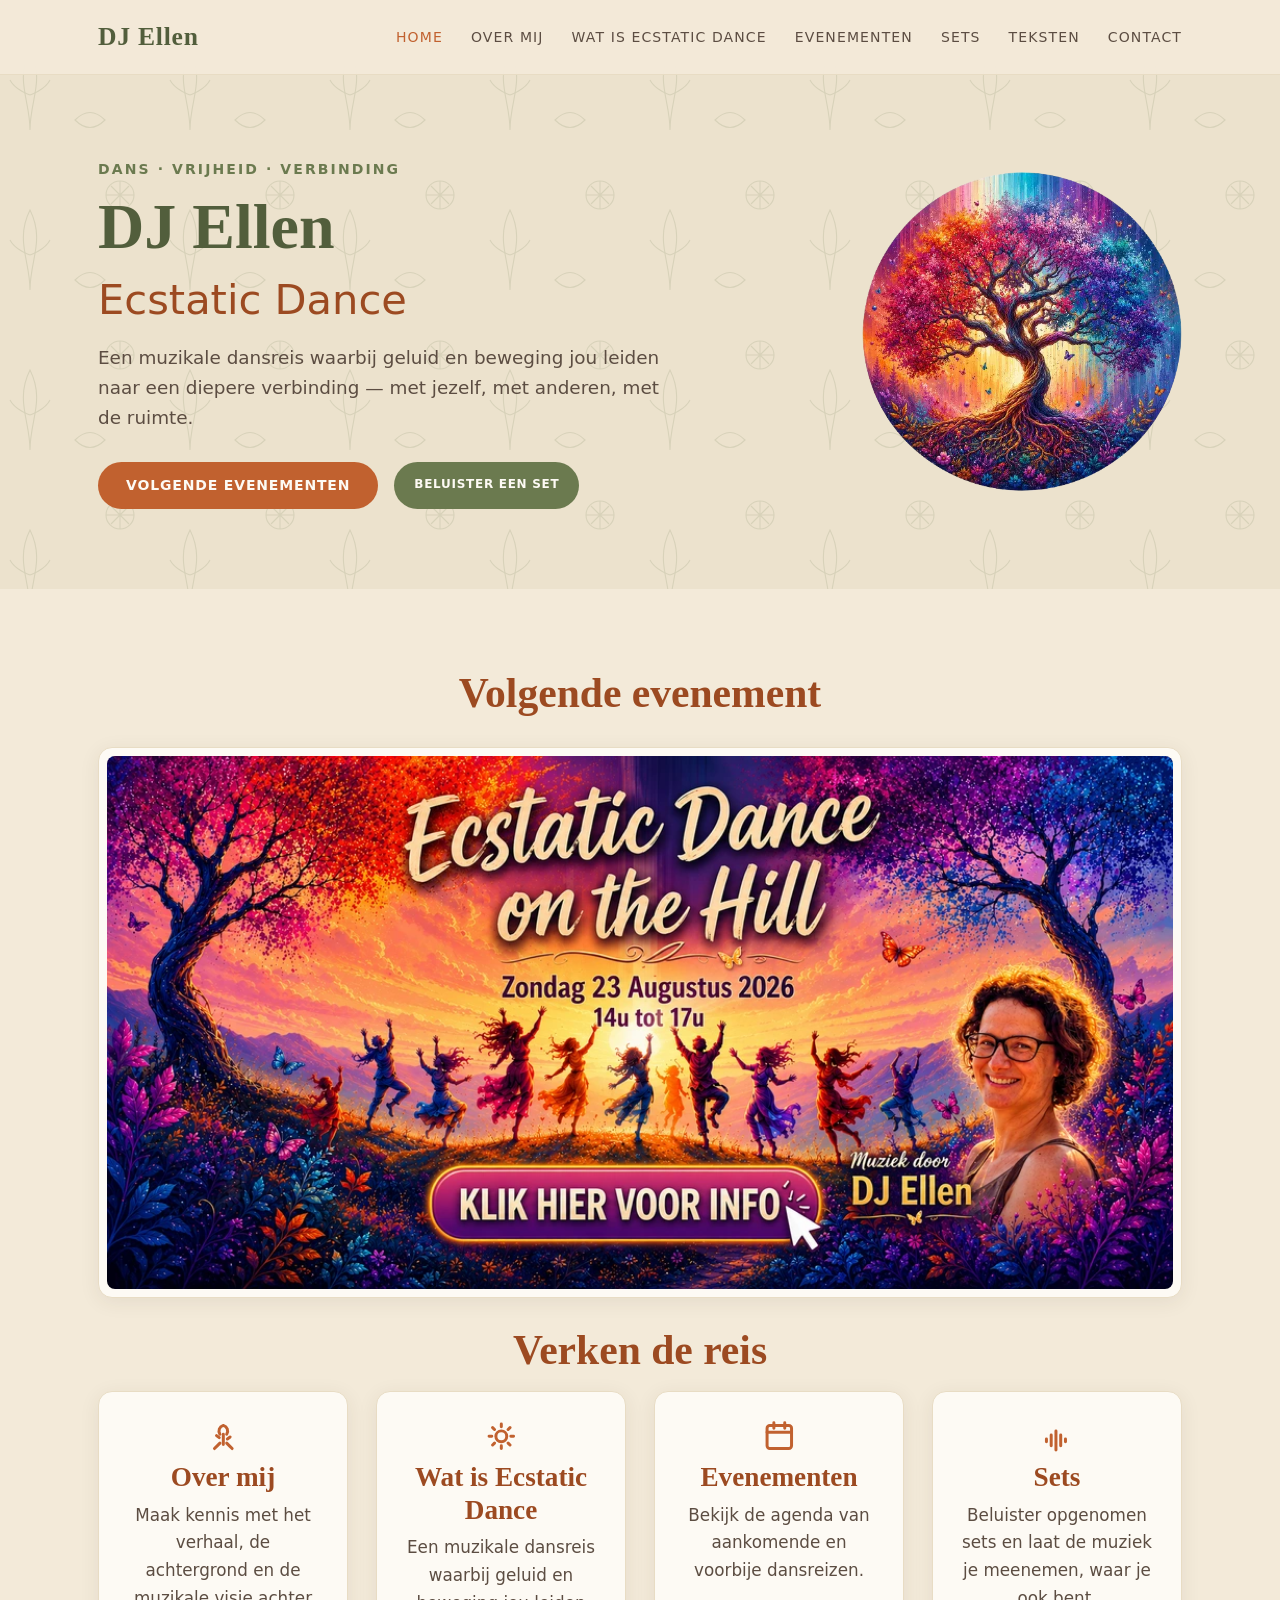
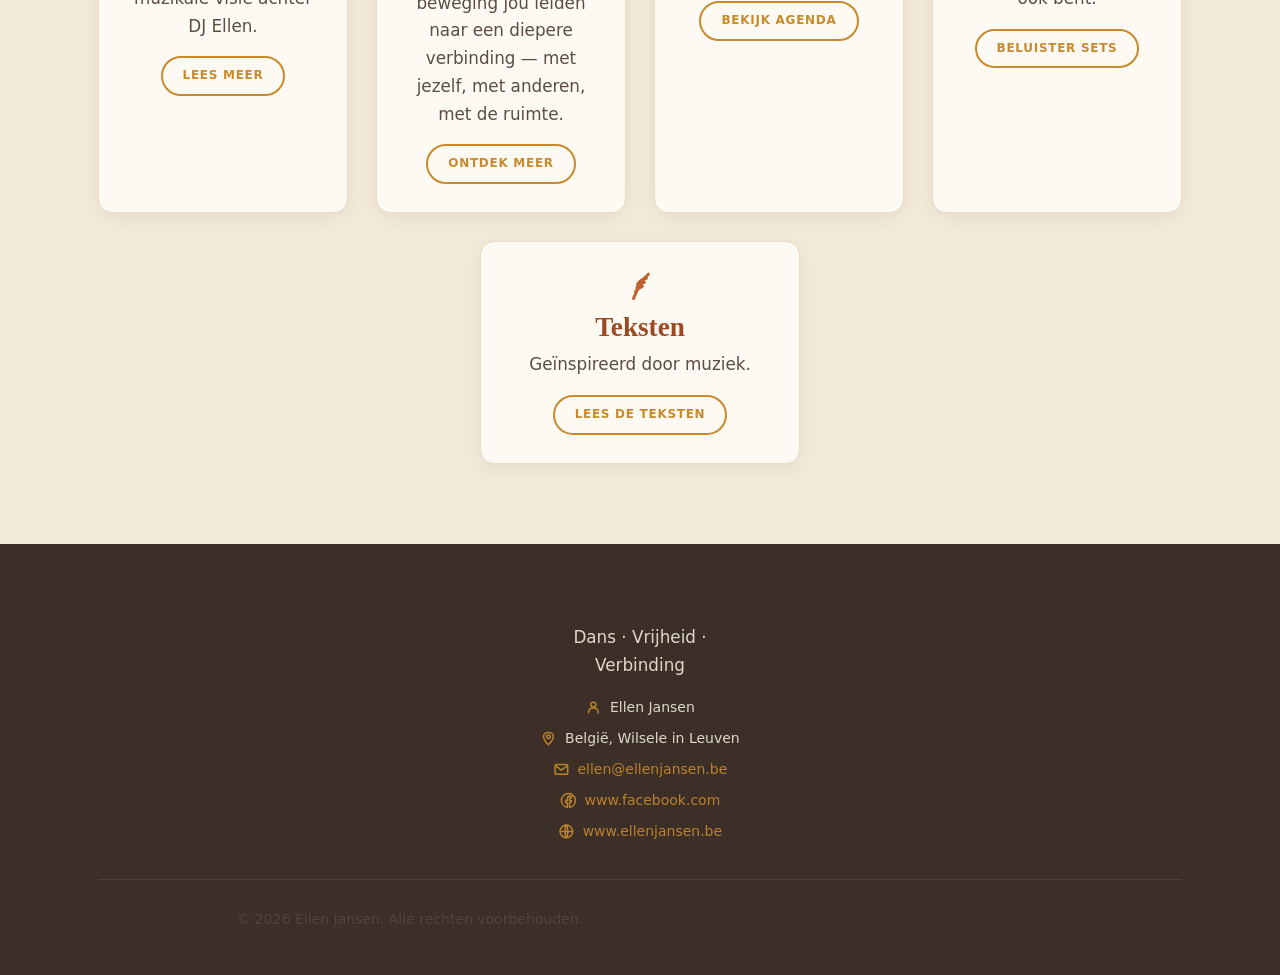
==== index.html @ 9b2391ca "laatste" ====
<!DOCTYPE html>
<html lang="nl">
<head>
  <meta charset="UTF-8">
  <meta name="viewport" content="width=device-width, initial-scale=1.0">
  <title>DJ Ellen — Ecstatic Dance</title>
  <meta name="description" content="DJ Ellen — een muzikale dansreis waarbij geluid en beweging je leiden naar een diepere verbinding met jezelf, anderen en de ruimte.">
  <link rel="stylesheet" href="style.css">
</head>
<body>

  <!-- ============================== HEADER ============================== -->
  <header class="site-header">
    <nav class="navbar container">
      <a href="index.html" class="navbar__logo">DJ Ellen</a>

      <button class="navbar__toggle" aria-label="Menu openen" aria-expanded="false" aria-controls="hoofdmenu">
        <span></span>
        <span></span>
        <span></span>
      </button>

      <ul class="navbar__links" id="hoofdmenu">
        <li><a href="index.html" class="is-active">Home</a></li>
        <li><a href="over-mij.html">Over mij</a></li>
        <li><a href="wat-is-ecstatic-dance.html">Wat is Ecstatic Dance</a></li>
        <li><a href="evenementen.html">Evenementen</a></li>
        <li><a href="sets.html">Sets</a></li>
        <li><a href="teksten.html">Teksten</a></li>
        <li><a href="contact.html">Contact</a></li>
      </ul>
    </nav>
  </header>

  <main class="site-main"> 

    <!-- ============================== HERO ============================== -->
    <section class="hero container">
      <div class="hero__text">
        <p class="eyebrow">Dans · Vrijheid · Verbinding</p>
        <h1>DJ Ellen</h1>
        <p class="hero__title">Ecstatic Dance</p>
        <p class="hero__intro">
          Een muzikale dansreis waarbij geluid en beweging jou leiden naar een
          diepere verbinding — met jezelf, met anderen, met de ruimte.
        </p>
        <div class="flex-row">
          <a href="evenementen.html" class="btn btn--primary">Volgende evenementen</a>
          <a href="sets.html" class="btn btn--listen btn--small">Beluister een set</a>
        </div>
      </div>

      <div class="hero__visual">
        <img src="images/levensboom.webp" alt="Levensboom" class="hero__visual img">
      </div>
    </section>

    <!-- ============================== SAMENVATTINGEN ============================== -->
    <section class="section section--zand">
      <div class="container">

        <h2 class="section__heading">Volgende evenement</h2>
        <a href="event-detail.html">
          <div class="photo-frame photo-frame--poster mt-md">
            <img src="images/banner.webp" alt="Affiche — klik voor meer info">
          </div>
        </a>
        <br>

        <h2 class="section__heading">Verken de reis</h2>
        <div class="grid grid--auto">

          <article class="card text-center">
            <h3 class="card__title">
              <svg class="icon-inline" viewBox="0 0 24 24" xmlns="http://www.w3.org/2000/svg" aria-hidden="true">
                <path d="M12 4 C9 5, 8 8, 9.5 10.5 M12 4 C15 5, 16 8, 14.5 10.5 M12 10.5 L12 18 M9 13 L7 11.5 M15 14 L17 12.5 M9.5 17 C8 18.5, 7 19.5, 5.5 21 M14.5 17 C16 18.5, 17 19.5, 18.5 21"/>
              </svg>
              Over mij
            </h3>
            <p>Maak kennis met het verhaal, de achtergrond en de muzikale visie achter DJ Ellen.</p>
            <a href="over-mij.html" class="btn btn--secondary btn--small">Lees meer</a>
          </article>

          <article class="card text-center">
            <h3 class="card__title">
              <svg class="icon-inline" viewBox="0 0 24 24" xmlns="http://www.w3.org/2000/svg" aria-hidden="true">
                <circle cx="12" cy="12" r="4"/>
                <path d="M12 3 L12 5 M12 19 L12 21 M3 12 L5 12 M19 12 L21 12 M5.6 5.6 L7 7 M17 17 L18.4 18.4 M18.4 5.6 L17 7 M7 17 L5.6 18.4"/>
              </svg>
              Wat is Ecstatic Dance
            </h3>
            <p>Een muzikale dansreis waarbij geluid en beweging jou leiden naar een diepere verbinding — met jezelf, met anderen, met de ruimte.</p>
            <a href="wat-is-ecstatic-dance.html" class="btn btn--secondary btn--small">Ontdek meer</a>
          </article>

          <article class="card text-center">
            <h3 class="card__title">
              <svg class="icon-inline" viewBox="0 0 24 24" xmlns="http://www.w3.org/2000/svg" aria-hidden="true">
                <rect x="3" y="4" width="18" height="17" rx="2"/>
                <path d="M3 9 L21 9 M8 2 L8 6 M16 2 L16 6"/>
              </svg>
              Evenementen
            </h3>
            <p>Bekijk de agenda van aankomende en voorbije dansreizen.</p>
            <a href="evenementen.html" class="btn btn--secondary btn--small">Bekijk agenda</a>
          </article>

          <article class="card text-center">
            <h3 class="card__title">
              <svg class="icon-inline" viewBox="0 0 24 24" xmlns="http://www.w3.org/2000/svg" aria-hidden="true">
                <path d="M4 14 L4 16 M7.5 11 L7.5 19 M11 8 L11 22 M14.5 11 L14.5 19 M18 14 L18 16"/>
              </svg>
              Sets
            </h3>
            <p>Beluister opgenomen sets en laat de muziek je meenemen, waar je ook bent.</p>
            <a href="sets.html" class="btn btn--secondary btn--small">Beluister sets</a>
          </article>

          <article class="card text-center">
            <h3 class="card__title">
              <svg class="icon-inline" viewBox="0 0 24 24" xmlns="http://www.w3.org/2000/svg" aria-hidden="true">
                <path d="M18 3 C13 7, 10 13, 7 21"/>
                <path d="M16.5 6 C13.5 6.5, 11.5 8, 10 10.5 M15 9 C12.5 9.7, 10.7 11, 9.5 13 M13.5 12 C11.2 12.8, 9.5 14.2, 8.5 16"/>
              </svg>
              Teksten
            </h3>
            <p>Geïnspireerd door muziek.</p>
            <a href="teksten.html" class="btn btn--secondary btn--small">Lees de teksten</a>
          </article>

        </div>
      </div>
    </section>

  </main>

  <!-- ============================== FOOTER ============================== -->
  <footer class="site-footer" id="site-footer"></footer>

  <script src="script.js" defer></script>

</body>
</html>
---- style.css ----
/* ==========================================================================
   DJ ELLEN — UNIVERSEEL STYLESHEET
   Ecstatic Dance / aards & warm design system
   Geen externe libraries — pure CSS, Flexbox & Grid
   ========================================================================== */


/* --------------------------------------------------------------------------
   1. DESIGN TOKENS (CSS Variabelen)
   Centraal kleurenpalet, typografie en spacing-schaal.
   Wijzig hier en de hele site past zich aan.
   -------------------------------------------------------------------------- */
:root {
  /* Kleuren — aards en warm */
  --color-terra: #c1612f;        /* terracotta — primaire accentkleur (knoppen, links) */
  --color-terra-dark: #9c4a21;   /* donkerder terra — hover states */
  --color-oker: #c98a2c;         /* oker — secundair accent */
  --color-mos: #6b7a4f;          /* mosgroen — tertiair accent, natuurlijke details */
  --color-mos-dark: #525e3c;     /* donker mosgroen — hover op groene elementen */

  --color-text: #3b2f28;         /* diep warm bruin — hoofdtekstkleur */
  --color-text-zacht: #5c4d42;   /* zachtere tekst voor subteksten */
  --color-zand: #f3ead9;         /* zachte zandkleur — paginacontainer-achtergronden */
  --color-zand-donker: #e8dcc4;  /* iets donkerder zand — randen, scheidingen */
  --color-wit-warm: #fdfaf4;     /* warm bijna-wit — kaarten, lichte vlakken */

  --color-body-bg: #ece2cd;      /* basis achtergrondkleur van de pagina (onder patroon) */

  /* Typografie */
  --font-heading: 'Cormorant Garamond', Georgia, 'Times New Roman', serif;
  --font-body: 'Jost', 'Segoe UI', system-ui, sans-serif;

  --fs-h1: clamp(2.4rem, 5vw, 4rem);
  --fs-h2: clamp(1.8rem, 3.5vw, 2.6rem);
  --fs-h3: clamp(1.3rem, 2.2vw, 1.7rem);
  --fs-h4: clamp(1.8rem, 3.5vw, 2.6rem);
  --fs-body: 1.05rem;
  --fs-small: 0.875rem;

  /* Spacing-schaal (consistente witruimte) */
  --space-xs: 0.5rem;
  --space-sm: 1rem;
  --space-md: 1.75rem;
  --space-lg: 3rem;
  --space-xl: 5rem;

  /* Overige */
  --radius: 14px;
  --radius-sm: 8px;
  --shadow-zacht: 0 4px 20px rgba(59, 47, 40, 0.08);
  --shadow-hover: 0 8px 28px rgba(59, 47, 40, 0.14);
  --max-width: 1140px;
  --transition: 0.25s ease;
}


/* --------------------------------------------------------------------------
   2. RESET & BASISINSTELLINGEN
   Minimale, moderne reset zonder externe dependencies.
   -------------------------------------------------------------------------- */
*,
*::before,
*::after {
  box-sizing: border-box;
  margin: 0;
  padding: 0;
}

html {
  scroll-behavior: smooth;
  -webkit-text-size-adjust: 100%;
}

body {
  font-family: var(--font-body);
  font-size: var(--fs-body);
  color: var(--color-text);
  line-height: 1.65;
  background-color: var(--color-body-bg);
  min-height: 100vh;
  overflow-x: hidden;
}

img, svg {
  max-width: 100%;
  display: block;
}

a {
  color: var(--color-terra);
  text-decoration: none;
  transition: color var(--transition);
}

a:hover {
  color: var(--color-terra-dark);
}

ul, ol {
  list-style: none;
}

button {
  font-family: inherit;
  cursor: pointer;
  border: none;
  background: none;
}

/* Toegankelijkheid: duidelijke focus-indicator op alle interactieve elementen */
a:focus-visible,
button:focus-visible,
input:focus-visible,
textarea:focus-visible {
  outline: 3px solid var(--color-oker);
  outline-offset: 3px;
  border-radius: var(--radius-sm);
}

/* Respecteer voorkeur voor minder beweging */
@media (prefers-reduced-motion: reduce) {
  *, *::before, *::after {
    animation-duration: 0.01ms !important;
    animation-iteration-count: 1 !important;
    transition-duration: 0.01ms !important;
    scroll-behavior: auto !important;
  }
}


/* --------------------------------------------------------------------------
   3. ACHTERGRONDPATROON (BODY)
   Subtiel, herhalend SVG-patroon met gestileerde bladmotieven.
   Vast op de achtergrond (fixed) zodat het niet meebeweegt met scroll-content,
   en met een laag zandkleur erboven voor leesbaarheid.
   -------------------------------------------------------------------------- */
body {
  background-color: var(--color-body-bg);
  background-image:
    url("data:image/svg+xml,%3Csvg xmlns='http://www.w3.org/2000/svg' width='160' height='160' viewBox='0 0 160 160'%3E%3Cg fill='none' stroke='%236b7a4f' stroke-width='1.1' opacity='0.16'%3E%3Cpath d='M30 130 C30 100 45 80 30 50 C15 80 30 100 30 130 Z'/%3E%3Cpath d='M30 95 C30 95 45 90 50 80'/%3E%3Cpath d='M30 95 C30 95 15 90 10 80'/%3E%3Ccircle cx='120' cy='35' r='14'/%3E%3Cpath d='M120 21 L120 49 M106 35 L134 35 M111 26 L129 44 M111 44 L129 26'/%3E%3Cpath d='M75 120 Q90 105 105 120 Q90 135 75 120 Z'/%3E%3C/g%3E%3C/svg%3E");
  background-repeat: repeat;
  background-size: 160px 160px;
  background-attachment: fixed;
}


/* --------------------------------------------------------------------------
   4. LAYOUT — ALGEMENE STRUCTUUR
   Container, header/nav, main, footer.
   -------------------------------------------------------------------------- */
.container {
  width: 100%;
  max-width: var(--max-width);
  margin-inline: auto;
  padding-inline: var(--space-md);
}

/* --- Header & navigatie --- */
.site-header {
  position: sticky;
  top: 0;
  z-index: 100;
  background-color: rgba(243, 234, 217, 0.92);
  backdrop-filter: blur(10px);
  border-bottom: 1px solid var(--color-zand-donker);
}

.navbar {
  position: relative;
  display: flex;
  align-items: center;
  justify-content: space-between;
  padding-block: var(--space-sm);
}

.navbar__logo {
  font-family: var(--font-heading);
  font-size: 1.6rem;
  font-weight: 600;
  color: var(--color-mos-dark);
  letter-spacing: 0.03em;
}

.navbar__links {
  display: flex;
  align-items: center;
  gap: var(--space-md);
}

.navbar__links a {
  color: var(--color-text-zacht);
  font-size: var(--fs-small);
  text-transform: uppercase;
  letter-spacing: 0.08em;
  font-weight: 500;
}

.navbar__links a:hover,
.navbar__links a.is-active {
  color: var(--color-terra);
}

/* Hamburger-knop (mobiel) — puur CSS, geen JS-library nodig */
.navbar__toggle {
  display: none;
  flex-direction: column;
  gap: 5px;
  z-index: 110;
}

.navbar__toggle span {
  width: 26px;
  height: 2px;
  background-color: var(--color-terra);
  border-radius: 2px;
  transition: transform var(--transition), opacity var(--transition);
}

/* --- Main content area --- */
.site-main {
  display: block;
  width: 100%;
}

.section {
  padding-block: var(--space-xl);
}

.section--zand {
  background-color: var(--color-zand);
}

.section__heading {
  font-family: var(--font-heading);
  font-size: var(--fs-h2);
  color: var(--color-terra-dark);
  text-align: center;
  margin-bottom: var(--space-sm);
}

.section__intro {
  max-width: 640px;
  margin: 0 auto var(--space-lg);
  text-align: center;
  color: var(--color-text-zacht);
}

/* --- Footer --- */
.site-footer {
  background-color: var(--color-text);
  color: var(--color-zand);
  padding-block: var(--space-lg) var(--space-md);
  text-align: center;
}

.site-footer a {
  color: var(--color-oker);
}

.site-footer a:hover {
  color: var(--color-wit-warm);
}

.footer__grid {
  display: grid;
  grid-template-columns: repeat(auto-fit, minmax(200px, 1fr));
  gap: var(--space-md);
  margin-bottom: var(--space-md);
}

/* Tagline in de footer: lichte, warme zandkleur i.p.v. de te donkere
   standaard tekstkleur, voor voldoende contrast op de donkere achtergrond */
.footer__tagline {
  color: var(--color-zand);
  opacity: 0.9;
  font-size: 1.05rem;
  text-align: center;
  max-width: 220px;
  margin-inline: auto;
}

/* Kleinere navigatielinks in de footer */
.footer__nav-links a {
  font-size: var(--fs-small);
}

.footer__nav-links li {
  margin-bottom: 0.4rem;
}

/* Contactgegevens met klein icoontje per regel */
.footer__contact {
  margin-top: var(--space-sm);
}

.footer__contact li {
  display: flex;
  align-items: center;
  justify-content: center;
  gap: 0.5rem;
  margin-bottom: 0.5rem;
  font-size: var(--fs-small);
  color: var(--color-zand);
  opacity: 0.9;
}

.footer__contact .icon-inline {
  stroke: var(--color-oker);
  margin-right: 0;
  flex-shrink: 0;
}

.footer__bottom {
  text-align: center;
  font-size: var(--fs-small);
  opacity: 0.7;
  padding-top: var(--space-md);
  border-top: 1px solid rgba(243, 234, 217, 0.15);
}


/* --- Hero-sectie (intro boven aan een pagina, met begeleidende illustratie) --- */
.hero {
  display: flex;
  align-items: center;
  gap: var(--space-xl);
  padding-block: var(--space-xl); 
}

.hero__text {
  flex: 1 1 420px;
}

.hero__title {
  font-size: var(--fs-h4);
  color: var(--color-terra-dark);
  margin-bottom: var(--space-xs);
  position: relative;
}

.hero__intro {
  font-size: 1.15rem;
  max-width: 50ch;
  margin-bottom: var(--space-md);
}

.hero__visual {
  flex: 1 1 280px;
  max-width: 320px;
}

.hero__visual svg {
  width: 100%;
  height: auto;
}

.hero__visual img {
  width: 100%;
  height: auto;
  border-radius: 50%;
}

@media (max-width: 768px) {
  .hero {
    flex-direction: column;
    text-align: center;
    padding-block: var(--space-md);
    gap: var(--space-sm);
  }

  .hero__text,
  .hero__visual {
    flex: 0 1 auto;
  }

  .hero__intro {
    margin-bottom: var(--space-xs);
  }

  .hero__visual {
    max-width: 240px;
    margin: 0 auto var(--space-xs);
  }

  .hero__text .flex-row {
    justify-content: center;
  }
}


/* --- Evenement-kaarten (agenda) --- */
.event-card {
  display: flex;
  flex-wrap: wrap;
  gap: var(--space-md);
  align-items: stretch;
}

.event-card__info {
  flex: 1 1 280px;
  display: flex;
  flex-direction: column;
  justify-content: center;
}

.event-meta {
  margin-top: var(--space-xs);
}

.event-meta li {
  color: var(--color-text-zacht);
  margin-bottom: 0.25rem;
}

.event-meta strong {
  color: var(--color-text);
}

.event-card--compact {
  text-align: center;
}

.event-card--compact .event-meta {
  text-align: left;
  margin-top: var(--space-sm);
}

/* --- Affiche-placeholder: kader voor toekomstige afbeelding/poster --- */
.poster-placeholder {
  display: flex;
  flex-direction: column;
  align-items: center;
  justify-content: center;
  gap: var(--space-xs);
  border: 2px dashed var(--color-zand-donker);
  border-radius: var(--radius);
  background-color: var(--color-zand);
  color: var(--color-text-zacht);
  font-size: var(--fs-small);
  text-align: center;
}

.poster-placeholder--large {
  flex: 1 1 280px;
  min-height: 280px;
  padding: var(--space-md);
}

.poster-placeholder--small {
  width: 100%;
  min-height: 140px;
  margin-bottom: var(--space-sm);
}


/* --- Teksten: rustige, gecentreerde tekstblokken --- */
.poem.card {
  flex: 1 1 420px;
  max-width: 520px;
  margin-bottom: 0;
  text-align: center;
}

.poem.card .photo-frame {
  margin-inline: auto;
}

.poem__title {
  font-style: italic;
  font-size: var(--fs-h3);
  color: var(--color-terra-dark);
  margin-bottom: var(--space-xs);
  position: relative;
}

/* Kleine sierlijke lijn onder de titel, als rustpunt */
.poem__title::after {
  content: "";
  display: block;
  width: 48px;
  height: 2px;
  background-color: var(--color-mos);
  margin: var(--space-xs) auto 0;
  opacity: 0.6;
}

/* white-space: pre-line bewaart handmatige enters uit de brontekst als strofewisselingen */
.poem__text {
  font-family: var(--font-heading);
  font-size: var(--fs-small);
  line-height: 1.3;
  color: var(--color-text);
  white-space: pre-line;
  margin: 0 auto;
}

.poems-stack {
  display: flex;
  flex-direction: column;
  gap: var(--space-xl);
}

.poems-stack .poem.card {
  width: 100%;
  max-width: none;
  flex: none;
}

.poems-stack .photo-frame {
  max-width: 480px;
}


/* --- Fotokaders: herbruikbare container voor affiches/foto's binnen het palet --- */
.photo-frame {
  display: block;
  width: 100%;
  border: 1px solid var(--color-zand-donker);
  border-radius: var(--radius);
  background-color: var(--color-wit-warm);
  padding: var(--space-xs);
  box-shadow: var(--shadow-zacht);
}

.photo-frame img {
  width: 100%;
  height: 100%;
  object-fit: cover;
  border-radius: calc(var(--radius) - 6px);
  display: block;
}

.photo-frame svg {
  width: 100%;
  height: auto;
  display: block;
}

.photo-frame--square { aspect-ratio: 1 / 1; }
.photo-frame--wide { aspect-ratio: 16 / 9; }
.photo-frame--portrait { aspect-ratio: 3 / 4; }

/* Affiche-variant: geen vast kader-ratio en geen bijsnijden — de volledige
   flyer blijft zichtbaar, de hoogte van de afbeelding bepaalt het kader */
.photo-frame--poster {
  aspect-ratio: auto;
}

.photo-frame--poster img {
  height: auto;
  object-fit: contain;
}

/* Gecentreerde, smallere variant — bijvoorbeeld een fotokader bij een gedicht */
.photo-frame--centered {
  max-width: 320px;
  margin-inline: auto;
}

/* --- Kleine inline iconen: consistente afmeting/kleur voor symbooltjes naast titels --- */
.icon-inline {
  display: inline-block;
  width: 1.2em;
  height: 1.2em;
  vertical-align: -0.22em;
  margin-right: 0.4em;
  fill: none;
  stroke: var(--color-terra);
  stroke-width: 2.2;
  stroke-linecap: round;
  stroke-linejoin: round;
}

/* --- Gecentreerd icoon boven een kaarttitel: geen rand, geen achtergrond --- */
.icon-block {
  display: block;
  width: 2.5rem;
  height: 2.5rem;
  margin: 0 auto var(--space-sm);
  fill: none;
  stroke: var(--color-mos);
  stroke-width: 1.8;
  stroke-linecap: round;
  stroke-linejoin: round;
}


/* --------------------------------------------------------------------------
   5. TYPOGRAFIE
   Rustgevende, vlot leesbare schaal voor koppen en tekst.
   -------------------------------------------------------------------------- */
h1, h2, h3, h4 {
  font-family: var(--font-heading);
  color: var(--color-text);
  line-height: 1.2;
  font-weight: 600;
}

h1 { font-size: var(--fs-h1); color: var(--color-mos-dark); }
h2 { font-size: var(--fs-h2); }
h3 { font-size: var(--fs-h3); }
h4 { font-size: var(--fs-h4); }

p {
  margin-bottom: var(--space-sm);
  color: var(--color-text-zacht);
  max-width: 70ch;
}

.text-center { text-align: center; }
.text-center p { max-width: none; }

.eyebrow {
  display: inline-block;
  font-size: var(--fs-small);
  text-transform: uppercase;
  letter-spacing: 0.15em;
  color: var(--color-mos);
  font-weight: 600;
  margin-bottom: var(--space-xs);
}


/* --------------------------------------------------------------------------
   6. HERBRUIKBARE COMPONENTEN — KAARTEN / KADERS
   -------------------------------------------------------------------------- */
.card {
  background-color: var(--color-wit-warm);
  border: 1px solid var(--color-zand-donker);
  border-radius: var(--radius);
  padding: var(--space-md);
  box-shadow: var(--shadow-zacht);
  transition: transform var(--transition), box-shadow var(--transition);
}

.card:hover {
  transform: translateY(-4px);
  box-shadow: var(--shadow-hover);
}

.card__title {
  display: flex;
  flex-direction: column;
  align-items: center;
  text-align: center;
  font-size: var(--fs-h3);
  margin-bottom: var(--space-xs);
  color: var(--color-terra-dark);
}

/* Binnen een gecentreerde titel staat het icoon los boven de tekst, niet inline ervoor */
.card__title .icon-inline {
  margin-right: 0;
  margin-bottom: var(--space-xs);
}

/* Kader-variant met dunne accentrand links — handig voor quotes, info-blokken */
.card--accent {
  text-align: center;
  border-left: 4px solid var(--color-mos);
}

.card--accent p {
  max-width: none;
}


/* --------------------------------------------------------------------------
   7. HERBRUIKBARE COMPONENTEN — KNOPPEN
   Voor o.a. Mixcloud-links, agenda-acties, contactlinks.
   -------------------------------------------------------------------------- */
.btn {
  display: inline-flex;
  align-items: center;
  gap: var(--space-xs);
  padding: 0.75rem 1.75rem;
  border-radius: 999px;
  font-size: var(--fs-small);
  font-weight: 600;
  text-transform: uppercase;
  letter-spacing: 0.06em;
  transition: background-color var(--transition), color var(--transition), transform var(--transition);
}

/* Primaire knop — terracotta, gevuld */
.btn--primary {
  background-color: var(--color-terra);
  color: var(--color-wit-warm);
}

.btn--primary:hover {
  background-color: var(--color-terra-dark);
  transform: translateY(-2px);
  color: var(--color-wit-warm);
}

/* Secundaire knop — oker outline */
.btn--secondary {
  background-color: transparent;
  color: var(--color-oker);
  border: 2px solid var(--color-oker);
}

.btn--secondary:hover {
  background-color: var(--color-oker);
  color: var(--color-wit-warm);
}

/* Mixcloud / luisterknop — mosgroen, specifiek voor embedded sets */
.btn--listen {
  background-color: var(--color-mos);
  color: var(--color-wit-warm);
}

.btn--listen:hover {
  background-color: var(--color-mos-dark);
  transform: translateY(-2px);
}

.btn--small {
  padding: 0.5rem 1.25rem;
  font-size: 0.75rem;
}


/* --------------------------------------------------------------------------
   8. HERBRUIKBARE GRID-LAYOUTS
   Flexibele grids voor agenda, sets, galerijen — pas kolomaantal aan per pagina.
   -------------------------------------------------------------------------- */
.grid {
  display: grid;
  gap: var(--space-md);
}

.grid--2 { grid-template-columns: repeat(2, 1fr); }
.grid--3 { grid-template-columns: repeat(3, 1fr); }
.grid--4 { grid-template-columns: repeat(4, 1fr); }

/* Auto-fit variant: flexbox met wrap, zodat een onvolledige laatste rij
   (bv. 5 boxen op een grid dat er 4 per rij toont) centraal uitlijnt in
   plaats van links te blijven hangen — dat kan een CSS Grid niet vanzelf. */
.grid--auto {
  display: flex;
  flex-wrap: wrap;
  justify-content: center;
  gap: var(--space-md);
}

.grid--auto > * {
  flex: 1 1 240px;
  max-width: 320px;
}

/* Flex-rij variant voor horizontale lijsten (bv. tags, kleine items) */
.flex-row {
  display: flex;
  flex-wrap: wrap;
  gap: var(--space-sm);
}

.flex-row--center {
  justify-content: center;
  align-items: center;
}


/* --------------------------------------------------------------------------
   9. UTILITIES
   Kleine herbruikbare hulpklassen.
   -------------------------------------------------------------------------- */
.mt-sm { margin-top: var(--space-sm); }
.mt-md { margin-top: var(--space-md); }
.mt-lg { margin-top: var(--space-lg); }
.mb-sm { margin-bottom: var(--space-sm); }
.mb-md { margin-bottom: var(--space-md); }
.mb-lg { margin-bottom: var(--space-lg); }

.hidden { display: none; }

.visually-hidden {
  position: absolute;
  width: 1px;
  height: 1px;
  overflow: hidden;
  clip: rect(0 0 0 0);
  white-space: nowrap;
}


/* --------------------------------------------------------------------------
   10. RESPONSIVE — MOBIEL (≤ 768px)
   Hamburger-navigatie, grids worden enkele kolom, kleinere spacing.
   -------------------------------------------------------------------------- */
@media (max-width: 768px) {

  .navbar__toggle {
    display: flex;
  }

  /* Mobiel navigatiemenu: full-width dropdown onder de header */
  .navbar__links {
    position: absolute;
    top: 100%;
    left: 0;
    right: 0;
    flex-direction: column;
    align-items: flex-start;
    gap: var(--space-sm);
    background-color: var(--color-zand);
    padding: var(--space-md);
    border-bottom: 1px solid var(--color-zand-donker);
    transform: translateY(-12px);
    opacity: 0;
    visibility: hidden;
    transition: transform var(--transition), opacity var(--transition), visibility var(--transition);
  }

  /* Activeer via JS met klasse .is-open op .navbar__links */
  .navbar__links.is-open {
    transform: translateY(0);
    opacity: 1;
    visibility: visible;
  }

  .grid--2,
  .grid--3,
  .grid--4 {
    grid-template-columns: 1fr;
  }

  .section {
    padding-block: var(--space-lg);
  }

  .footer__grid {
    text-align: center;
  }
}


/* --------------------------------------------------------------------------
   11. RESPONSIVE — TABLET (769px – 1024px)
   Grids met 3-4 kolommen vallen terug naar 2 kolommen.
   -------------------------------------------------------------------------- */
@media (min-width: 769px) and (max-width: 1024px) {

  .grid--3,
  .grid--4 {
    grid-template-columns: repeat(2, 1fr);
  }
}
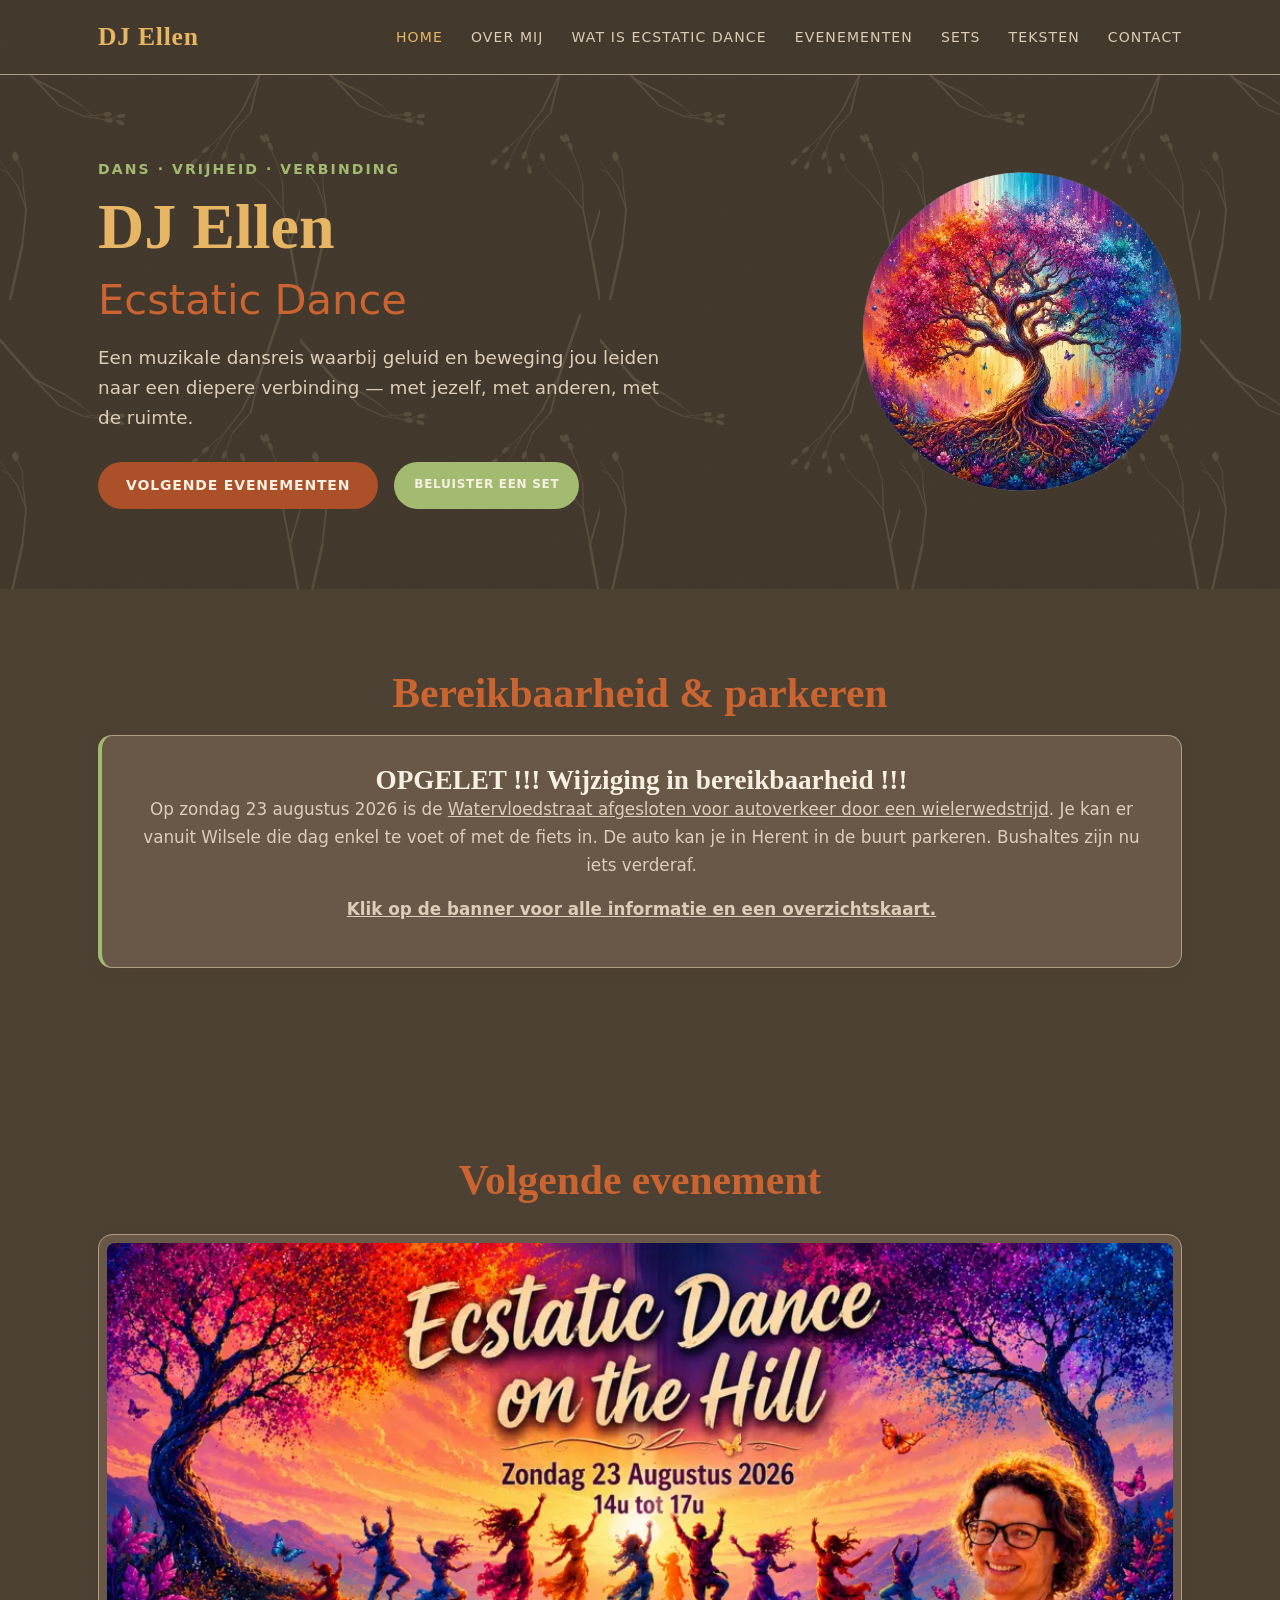
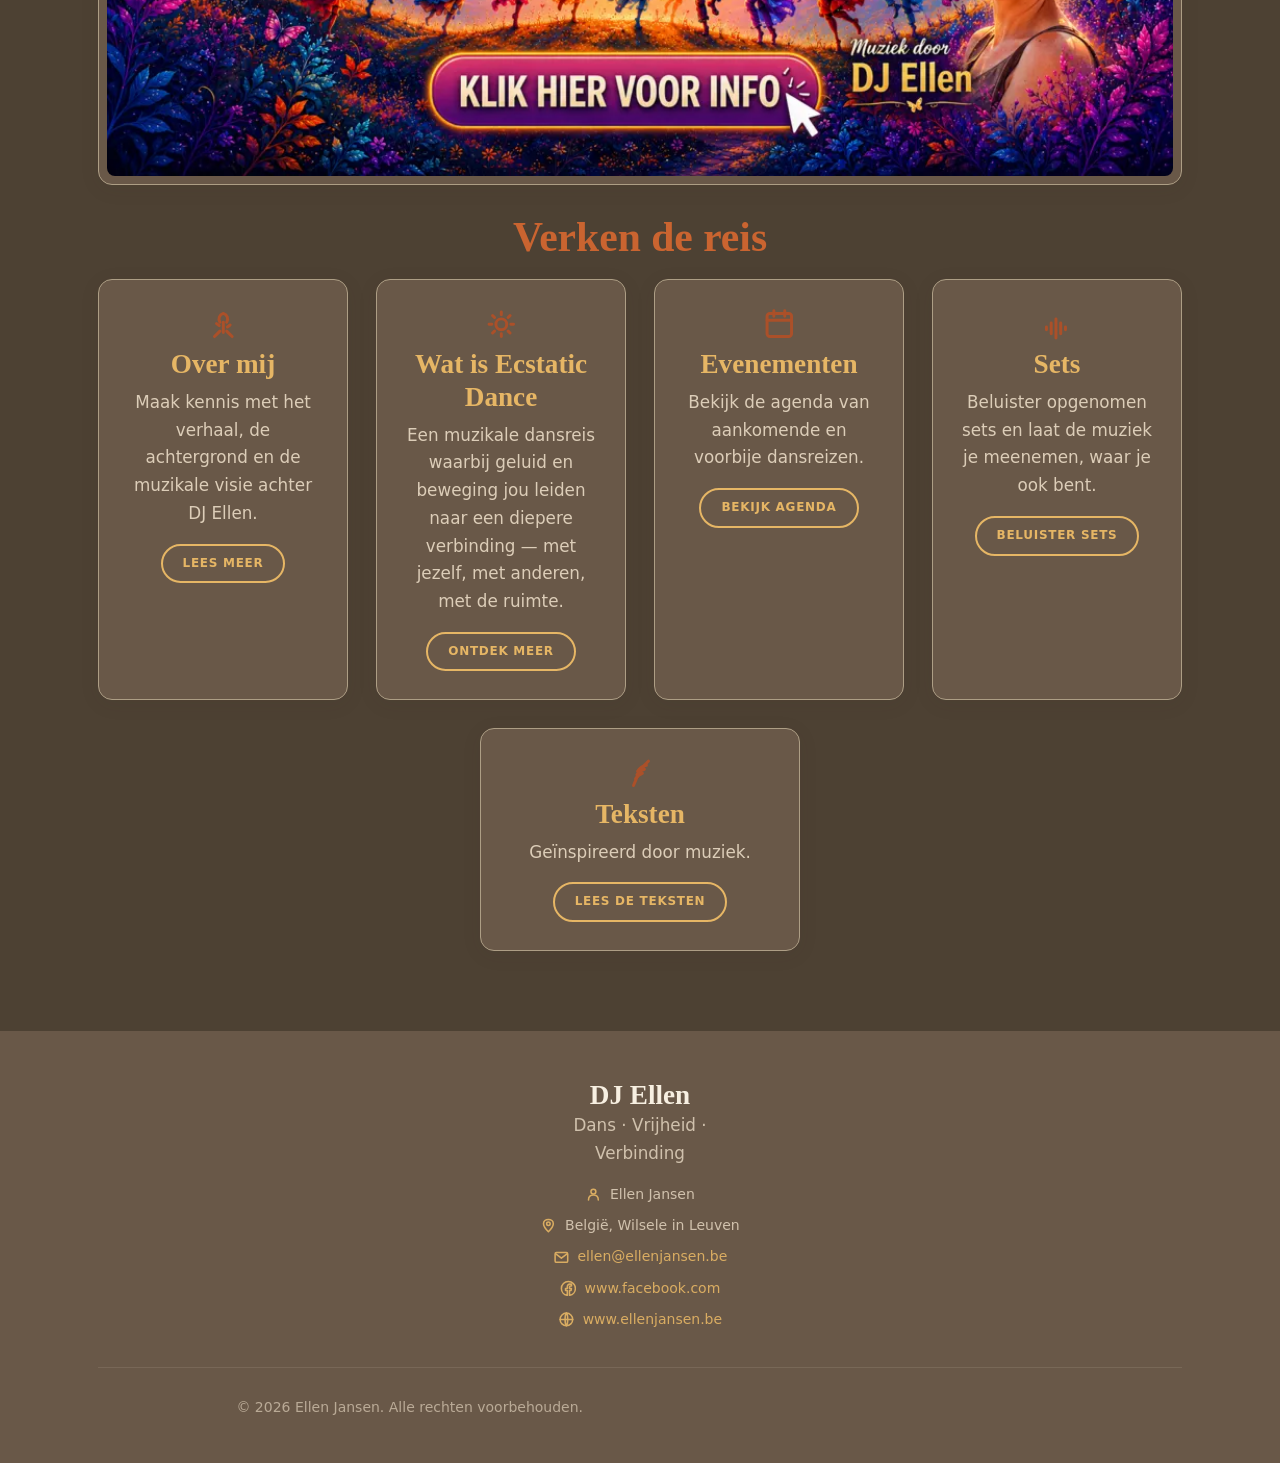
==== commit 86e31ee8: "Parkeerissue" ====
--- a/index.html
+++ b/index.html
@@ -56,6 +56,21 @@
     </section>
 
     <!-- ============================== SAMENVATTINGEN ============================== -->
+    <section class="section section--zand">
+      <div class="container">
+        <h2 class="section__heading">Bereikbaarheid &amp; parkeren</h2>
+        <article class="card card--accent mb-md travel-notice">
+          <h3 class="travel-notice__warning">OPGELET !!! Wijziging in bereikbaarheid !!!</h3>
+          <p class="travel-notice__important">
+            Op zondag 23 augustus 2026 is de <u>Watervloedstraat afgesloten voor autoverkeer door een wielerwedstrijd</u>. 
+            Je kan er vanuit Wilsele die dag enkel te voet of met de fiets in. De auto kan je in Herent in de buurt parkeren. 
+            Bushaltes zijn nu iets verderaf.
+          </p>
+          <p>
+            <strong><u> Klik op de banner voor alle informatie en een overzichtskaart.</u></strong>
+          </p>
+      </div>
+    </section>
     <section class="section section--zand">
       <div class="container">
 
--- a/style.css
+++ b/style.css
@@ -10,21 +10,50 @@
    Centraal kleurenpalet, typografie en spacing-schaal.
    Wijzig hier en de hele site past zich aan.
    -------------------------------------------------------------------------- */
+/*:root {
+  --color-terra: #c1612f;
+  --color-terra-dark: #9c4a21;
+  --color-oker: #c98a2c;
+  --color-mos: #6b7a4f;
+  --color-mos-dark: #525e3c;
+
+  --color-text: #3b2f28;
+  --color-text-zacht: #5c4d42;
+  --color-zand: #f3ead9;      
+  --color-zand-donker: #e8dcc4;
+  --color-wit-warm: #fdfaf4;   
+
+  --color-body-bg: #ece2cd;    
+
 :root {
-  /* Kleuren — aards en warm */
-  --color-terra: #c1612f;        /* terracotta — primaire accentkleur (knoppen, links) */
-  --color-terra-dark: #9c4a21;   /* donkerder terra — hover states */
-  --color-oker: #c98a2c;         /* oker — secundair accent */
-  --color-mos: #6b7a4f;          /* mosgroen — tertiair accent, natuurlijke details */
-  --color-mos-dark: #525e3c;     /* donker mosgroen — hover op groene elementen */
-
-  --color-text: #3b2f28;         /* diep warm bruin — hoofdtekstkleur */
-  --color-text-zacht: #5c4d42;   /* zachtere tekst voor subteksten */
-  --color-zand: #f3ead9;         /* zachte zandkleur — paginacontainer-achtergronden */
-  --color-zand-donker: #e8dcc4;  /* iets donkerder zand — randen, scheidingen */
-  --color-wit-warm: #fdfaf4;     /* warm bijna-wit — kaarten, lichte vlakken */
-
-  --color-body-bg: #ece2cd;      /* basis achtergrondkleur van de pagina (onder patroon) */
+  --color-terra: #b5562e;
+  --color-terra-dark: #8a3f20;
+  --color-oker: #b6802a;
+  --color-mos: #5c6a46;
+  --color-mos-dark: #46512f;
+
+  --color-text: #f2e9da;
+  --color-text-zacht: #d8c9b0;
+  --color-zand: #4a3f34;
+  --color-zand-donker: #5c4f40;
+  --color-wit-warm: #3a3129;
+
+  --color-body-bg: #2f2820;*/
+
+  :root {
+  --color-terra: #ab5029;
+  --color-terra-dark: #ca6430;
+  --color-oker: #e6b665;
+  --color-mos: #a2bb70;
+  --color-mos-dark: #4a5535;
+
+  --color-text: #f7efe1;
+  --color-text-zacht: #dccdb8;
+  --color-zand: #4d4133;
+  --color-zand-donker: #ad9e85;
+  --color-wit-warm: #695848;
+
+  --color-body-bg: #453a2e;
 
   /* Typografie */
   --font-heading: 'Cormorant Garamond', Georgia, 'Times New Roman', serif;
@@ -87,13 +116,13 @@
 }
 
 a {
-  color: var(--color-terra);
+  color: var(--color-oker);
   text-decoration: none;
   transition: color var(--transition);
 }
 
 a:hover {
-  color: var(--color-terra-dark);
+  color: var(--color-text);
 }
 
 ul, ol {
@@ -134,15 +163,31 @@
    Vast op de achtergrond (fixed) zodat het niet meebeweegt met scroll-content,
    en met een laag zandkleur erboven voor leesbaarheid.
    -------------------------------------------------------------------------- */
-body {
+/*body {
   background-color: var(--color-body-bg);
   background-image:
     url("data:image/svg+xml,%3Csvg xmlns='http://www.w3.org/2000/svg' width='160' height='160' viewBox='0 0 160 160'%3E%3Cg fill='none' stroke='%236b7a4f' stroke-width='1.1' opacity='0.16'%3E%3Cpath d='M30 130 C30 100 45 80 30 50 C15 80 30 100 30 130 Z'/%3E%3Cpath d='M30 95 C30 95 45 90 50 80'/%3E%3Cpath d='M30 95 C30 95 15 90 10 80'/%3E%3Ccircle cx='120' cy='35' r='14'/%3E%3Cpath d='M120 21 L120 49 M106 35 L134 35 M111 26 L129 44 M111 44 L129 26'/%3E%3Cpath d='M75 120 Q90 105 105 120 Q90 135 75 120 Z'/%3E%3C/g%3E%3C/svg%3E");
   background-repeat: repeat;
   background-size: 160px 160px;
   background-attachment: fixed;
-}
-
+}*/
+/*body {
+  background-color: var(--color-body-bg);
+  background-image:
+    url("data:image/svg+xml,%3Csvg xmlns='http://www.w3.org/2000/svg' width='200' height='200' viewBox='0 0 200 200'%3E%3Cg fill='none' stroke='%23c9b79a' stroke-width='1.1' opacity='0.14'%3E%3Cpath d='M55 165 C38 152 33 122 55 90 C77 122 72 152 55 165 Z'/%3E%3Cpath d='M55 165 L55 96'/%3E%3Cpath d='M55 148 L43 136 M55 148 L67 136'/%3E%3Cpath d='M55 128 L45 118 M55 128 L65 118'/%3E%3Cpath d='M55 108 L48 101 M55 108 L62 101'/%3E%3Cpath d='M55 165 Q59 173 67 175'/%3E%3Cellipse cx='150' cy='78' rx='7' ry='5' transform='rotate(-18 150 78)' fill='%23c9b79a' stroke='none'/%3E%3Cpath d='M156 75 L156 28'/%3E%3Cpath d='M156 28 C167 31 169 43 160 51'/%3E%3Cellipse cx='27' cy='53' rx='4.5' ry='3.2' transform='rotate(-18 27 53)' fill='%23c9b79a' stroke='none'/%3E%3Cpath d='M31 51 L31 22'/%3E%3Cpath d='M31 22 C39 24 40 33 34 39'/%3E%3C/g%3E%3C/svg%3E");
+  background-repeat: repeat;
+  background-size: 200px 200px;
+  background-attachment: fixed;
+}*/
+
+body {
+  background-color: var(--color-body-bg);
+  background-image:
+    url("data:image/svg+xml,%3Csvg%20xmlns%3D%22http%3A//www.w3.org/2000/svg%22%20width%3D%22300%22%20height%3D%22300%22%20viewBox%3D%220%200%20300%20300%22%3E%3Cdefs%3E%3Cfilter%20id%3D%22grain%22%3E%3CfeTurbulence%20type%3D%22fractalNoise%22%20baseFrequency%3D%220.9%22%20numOctaves%3D%222%22%20stitchTiles%3D%22stitch%22%20result%3D%22noise%22/%3E%3CfeColorMatrix%20in%3D%22noise%22%20type%3D%22matrix%22%20values%3D%220%200%200%200%200%200%200%200%200%200%200%200%200%200%200%200%200%200%200.05%200%22/%3E%3C/filter%3E%3C/defs%3E%3Crect%20width%3D%22300%22%20height%3D%22300%22%20filter%3D%22url%28%23grain%29%22/%3E%3Cg%20fill%3D%22none%22%20stroke%3D%22%23c9b79a%22%20stroke-linecap%3D%22round%22%20opacity%3D%220.16%22%20color%3D%22%23c9b79a%22%3E%3Cpath%20d%3D%22M10.0%20300.0%20L22.4%20244.9%22%20stroke-width%3D%222.60%22/%3E%3Cpath%20d%3D%22M22.4%20244.9%20L26.1%20209.6%22%20stroke-width%3D%221.77%22/%3E%3Cpath%20d%3D%22M26.1%20209.6%20L17.6%20185.8%22%20stroke-width%3D%221.20%22/%3E%3Cpath%20d%3D%22M17.6%20185.8%20L7.9%20173.1%22%20stroke-width%3D%220.82%22/%3E%3Cpath%20d%3D%22M7.9%20173.1%20L-1.3%20168.8%22%20stroke-width%3D%220.56%22/%3E%3Cpath%20d%3D%22M17.6%20185.8%20L6.7%20171.3%22%20stroke-width%3D%220.82%22/%3E%3Cpath%20d%3D%22M6.7%20171.3%20L0.0%20160.7%22%20stroke-width%3D%220.56%22/%3E%3Cpath%20d%3D%22M26.1%20209.6%20L23.2%20187.0%22%20stroke-width%3D%221.20%22/%3E%3Cpath%20d%3D%22M23.2%20187.0%20L22.4%20170.9%22%20stroke-width%3D%220.82%22/%3E%3Cpath%20d%3D%22M22.4%20170.9%20L17.9%20160.2%22%20stroke-width%3D%220.56%22/%3E%3Cpath%20d%3D%22M22.4%20170.9%20L17.3%20162.1%22%20stroke-width%3D%220.56%22/%3E%3Cpath%20d%3D%22M300.0%20300.0%20L290.0%20244.6%22%20stroke-width%3D%222.60%22/%3E%3Cpath%20d%3D%22M290.0%20244.6%20L300.8%20208.0%22%20stroke-width%3D%221.77%22/%3E%3Cpath%20d%3D%22M300.8%20208.0%20L316.8%20185.1%22%20stroke-width%3D%221.20%22/%3E%3Cpath%20d%3D%22M316.8%20185.1%20L319.6%20166.7%22%20stroke-width%3D%220.82%22/%3E%3Cpath%20d%3D%22M319.6%20166.7%20L326.9%20155.1%22%20stroke-width%3D%220.56%22/%3E%3Cpath%20d%3D%22M326.9%20155.1%20L330.3%20145.0%22%20stroke-width%3D%220.38%22/%3E%3Cpath%20d%3D%22M290.0%20244.6%20L283.3%20210.0%22%20stroke-width%3D%221.77%22/%3E%3Cpath%20d%3D%22M283.3%20210.0%20L268.0%20190.2%22%20stroke-width%3D%221.20%22/%3E%3Cpath%20d%3D%22M268.0%20190.2%20L255.5%20178.8%22%20stroke-width%3D%220.82%22/%3E%3Cpath%20d%3D%22M255.5%20178.8%20L247.6%20170.2%22%20stroke-width%3D%220.56%22/%3E%3Cpath%20d%3D%22M247.6%20170.2%20L244.3%20161.8%22%20stroke-width%3D%220.38%22/%3E%3Cpath%20d%3D%22M283.3%20210.0%20L282.5%20182.6%22%20stroke-width%3D%221.20%22/%3E%3Cpath%20d%3D%22M282.5%20182.6%20L277.5%20164.5%22%20stroke-width%3D%220.82%22/%3E%3Cpath%20d%3D%22M277.5%20164.5%20L271.5%20151.4%22%20stroke-width%3D%220.56%22/%3E%3Cpath%20d%3D%22M271.5%20151.4%20L265.7%20142.9%22%20stroke-width%3D%220.38%22/%3E%3Cpath%20d%3D%22M277.5%20164.5%20L272.2%20151.2%22%20stroke-width%3D%220.56%22/%3E%3Cpath%20d%3D%22M272.2%20151.2%20L268.8%20142.6%22%20stroke-width%3D%220.38%22/%3E%3Cpath%20d%3D%22M280.0%2015.0%20L260.3%2072.7%22%20stroke-width%3D%222.60%22/%3E%3Cpath%20d%3D%22M260.3%2072.7%20L250.6%20112.9%22%20stroke-width%3D%221.77%22/%3E%3Cpath%20d%3D%22M250.6%20112.9%20L232.7%20132.6%22%20stroke-width%3D%221.20%22/%3E%3Cpath%20d%3D%22M232.7%20132.6%20L225.9%20150.7%22%20stroke-width%3D%220.82%22/%3E%3Cpath%20d%3D%22M225.9%20150.7%20L228.6%20165.0%22%20stroke-width%3D%220.56%22/%3E%3Cpath%20d%3D%22M260.3%2072.7%20L242.5%20109.6%22%20stroke-width%3D%221.77%22/%3E%3Cpath%20d%3D%22M242.5%20109.6%20L224.9%20132.3%22%20stroke-width%3D%221.20%22/%3E%3Cpath%20d%3D%22M224.9%20132.3%20L209.2%20146.6%22%20stroke-width%3D%220.82%22/%3E%3Cpath%20d%3D%22M209.2%20146.6%20L197.8%20158.1%22%20stroke-width%3D%220.56%22/%3E%3Cpath%20d%3D%22M224.9%20132.3%20L214.5%20149.5%22%20stroke-width%3D%220.82%22/%3E%3Cpath%20d%3D%22M214.5%20149.5%20L209.0%20161.3%22%20stroke-width%3D%220.56%22/%3E%3Cpath%20d%3D%22M0.0%2040.0%20L34.4%2079.1%22%20stroke-width%3D%222.60%22/%3E%3Cpath%20d%3D%22M34.4%2079.1%20L63.9%2094.0%22%20stroke-width%3D%221.77%22/%3E%3Cpath%20d%3D%22M63.9%2094.0%20L81.3%20105.6%22%20stroke-width%3D%221.20%22/%3E%3Cpath%20d%3D%22M81.3%20105.6%20L91.4%20114.5%22%20stroke-width%3D%220.82%22/%3E%3Cpath%20d%3D%22M91.4%20114.5%20L99.6%20118.4%22%20stroke-width%3D%220.56%22/%3E%3Cpath%20d%3D%22M34.4%2079.1%20L59.3%20105.5%22%20stroke-width%3D%221.77%22/%3E%3Cpath%20d%3D%22M59.3%20105.5%20L83.8%20116.4%22%20stroke-width%3D%221.20%22/%3E%3Cpath%20d%3D%22M83.8%20116.4%20L103.8%20119.7%22%20stroke-width%3D%220.82%22/%3E%3Cpath%20d%3D%22M103.8%20119.7%20L116.1%20117.1%22%20stroke-width%3D%220.56%22/%3E%3Cpath%20d%3D%22M83.8%20116.4%20L102.7%20114.6%22%20stroke-width%3D%220.82%22/%3E%3Cpath%20d%3D%22M102.7%20114.6%20L115.7%20120.5%22%20stroke-width%3D%220.56%22/%3E%3Cellipse%20cx%3D%22-5.8%22%20cy%3D%22166.6%22%20rx%3D%224.2%22%20ry%3D%222.1%22%20transform%3D%22rotate%28-155%20-5.8%20166.6%29%22%20fill%3D%22currentColor%22%20stroke%3D%22none%22/%3E%3Cellipse%20cx%3D%2216.0%22%20cy%3D%22155.6%22%20rx%3D%224.2%22%20ry%3D%222.1%22%20transform%3D%22rotate%28-113%2016.0%20155.6%29%22%20fill%3D%22currentColor%22%20stroke%3D%22none%22/%3E%3Cellipse%20cx%3D%2214.8%22%20cy%3D%22157.8%22%20rx%3D%224.2%22%20ry%3D%222.1%22%20transform%3D%22rotate%28-120%2014.8%20157.8%29%22%20fill%3D%22currentColor%22%20stroke%3D%22none%22/%3E%3Cellipse%20cx%3D%22329.6%22%20cy%3D%22150.9%22%20rx%3D%224.2%22%20ry%3D%222.1%22%20transform%3D%22rotate%28-58%20329.6%20150.9%29%22%20fill%3D%22currentColor%22%20stroke%3D%22none%22/%3E%3Cellipse%20cx%3D%22242.5%22%20cy%3D%22157.1%22%20rx%3D%224.2%22%20ry%3D%222.1%22%20transform%3D%22rotate%28-111%20242.5%20157.1%29%22%20fill%3D%22currentColor%22%20stroke%3D%22none%22/%3E%3Cellipse%20cx%3D%22262.9%22%20cy%3D%22138.7%22%20rx%3D%224.2%22%20ry%3D%222.1%22%20transform%3D%22rotate%28-124%20262.9%20138.7%29%22%20fill%3D%22currentColor%22%20stroke%3D%22none%22/%3E%3Cellipse%20cx%3D%22266.9%22%20cy%3D%22137.9%22%20rx%3D%224.2%22%20ry%3D%222.1%22%20transform%3D%22rotate%28-112%20266.9%20137.9%29%22%20fill%3D%22currentColor%22%20stroke%3D%22none%22/%3E%3Cellipse%20cx%3D%22270.4%22%20cy%3D%22146.5%22%20rx%3D%224.2%22%20ry%3D%222.1%22%20transform%3D%22rotate%28-112%20270.4%20146.5%29%22%20fill%3D%22currentColor%22%20stroke%3D%22none%22/%3E%3Cellipse%20cx%3D%22229.5%22%20cy%3D%22169.9%22%20rx%3D%224.2%22%20ry%3D%222.1%22%20transform%3D%22rotate%2880%20229.5%20169.9%29%22%20fill%3D%22currentColor%22%20stroke%3D%22none%22/%3E%3Cellipse%20cx%3D%22224.2%22%20cy%3D%22155.4%22%20rx%3D%224.2%22%20ry%3D%222.1%22%20transform%3D%22rotate%28110%20224.2%20155.4%29%22%20fill%3D%22currentColor%22%20stroke%3D%22none%22/%3E%3Cellipse%20cx%3D%22194.3%22%20cy%3D%22161.6%22%20rx%3D%224.2%22%20ry%3D%222.1%22%20transform%3D%22rotate%28135%20194.3%20161.6%29%22%20fill%3D%22currentColor%22%20stroke%3D%22none%22/%3E%3Cellipse%20cx%3D%22205.5%22%20cy%3D%22150.0%22%20rx%3D%224.2%22%20ry%3D%222.1%22%20transform%3D%22rotate%28138%20205.5%20150.0%29%22%20fill%3D%22currentColor%22%20stroke%3D%22none%22/%3E%3Cellipse%20cx%3D%22206.9%22%20cy%3D%22165.8%22%20rx%3D%224.2%22%20ry%3D%222.1%22%20transform%3D%22rotate%28115%20206.9%20165.8%29%22%20fill%3D%22currentColor%22%20stroke%3D%22none%22/%3E%3Cellipse%20cx%3D%22121.0%22%20cy%3D%22116.0%22%20rx%3D%224.2%22%20ry%3D%222.1%22%20transform%3D%22rotate%28-12%20121.0%20116.0%29%22%20fill%3D%22currentColor%22%20stroke%3D%22none%22/%3E%3Cellipse%20cx%3D%22108.7%22%20cy%3D%22120.5%22%20rx%3D%224.2%22%20ry%3D%222.1%22%20transform%3D%22rotate%289%20108.7%20120.5%29%22%20fill%3D%22currentColor%22%20stroke%3D%22none%22/%3E%3Cellipse%20cx%3D%22120.3%22%20cy%3D%22122.6%22%20rx%3D%224.2%22%20ry%3D%222.1%22%20transform%3D%22rotate%2824%20120.3%20122.6%29%22%20fill%3D%22currentColor%22%20stroke%3D%22none%22/%3E%3Cellipse%20cx%3D%22107.6%22%20cy%3D%22114.1%22%20rx%3D%224.2%22%20ry%3D%222.1%22%20transform%3D%22rotate%28-6%20107.6%20114.1%29%22%20fill%3D%22currentColor%22%20stroke%3D%22none%22/%3E%3C/g%3E%3C/svg%3E");
+  background-repeat: repeat;
+  background-size: 300px 300px;
+  background-attachment: fixed;
+}
 
 /* --------------------------------------------------------------------------
    4. LAYOUT — ALGEMENE STRUCTUUR
@@ -160,7 +205,9 @@
   position: sticky;
   top: 0;
   z-index: 100;
-  background-color: rgba(243, 234, 217, 0.92);
+  /*background-color: rgba(243, 234, 217, 0.92);
+  background-color: rgba(47, 40, 32, 0.92);*/
+  background-color: rgba(69, 58, 46, 0.92);
   backdrop-filter: blur(10px);
   border-bottom: 1px solid var(--color-zand-donker);
 }
@@ -177,7 +224,8 @@
   font-family: var(--font-heading);
   font-size: 1.6rem;
   font-weight: 600;
-  color: var(--color-mos-dark);
+  /*color: var(--color-mos-dark);*/
+  color: var(--color-oker);
   letter-spacing: 0.03em;
 }
 
@@ -197,7 +245,8 @@
 
 .navbar__links a:hover,
 .navbar__links a.is-active {
-  color: var(--color-terra);
+/*  color: var(--color-terra);*/
+  color: var(--color-oker);
 }
 
 /* Hamburger-knop (mobiel) — puur CSS, geen JS-library nodig */
@@ -211,7 +260,7 @@
 .navbar__toggle span {
   width: 26px;
   height: 2px;
-  background-color: var(--color-terra);
+  background-color: var(--color-oker); /*var(--color-terra);*/
   border-radius: 2px;
   transition: transform var(--transition), opacity var(--transition);
 }
@@ -247,8 +296,10 @@
 
 /* --- Footer --- */
 .site-footer {
-  background-color: var(--color-text);
-  color: var(--color-zand);
+/*  background-color: var(--color-text);
+  color: var(--color-zand);*/
+  background-color: var(--color-wit-warm);
+  color: var(--color-text);
   padding-block: var(--space-lg) var(--space-md);
   text-align: center;
 }
@@ -258,7 +309,8 @@
 }
 
 .site-footer a:hover {
-  color: var(--color-wit-warm);
+  /*color: var(--color-wit-warm);*/
+  color: var(--color-text);  
 }
 
 .footer__grid {
@@ -271,7 +323,8 @@
 /* Tagline in de footer: lichte, warme zandkleur i.p.v. de te donkere
    standaard tekstkleur, voor voldoende contrast op de donkere achtergrond */
 .footer__tagline {
-  color: var(--color-zand);
+  /*color: var(--color-zand);*/
+  color: var(--color-text-zacht);
   opacity: 0.9;
   font-size: 1.05rem;
   text-align: center;
@@ -300,7 +353,8 @@
   gap: 0.5rem;
   margin-bottom: 0.5rem;
   font-size: var(--fs-small);
-  color: var(--color-zand);
+  /*color: var(--color-zand);*/
+  color: var(--color-text-zacht);  
   opacity: 0.9;
 }
 
@@ -391,9 +445,11 @@
 /* --- Evenement-kaarten (agenda) --- */
 .event-card {
   display: flex;
-  flex-wrap: wrap;
+  flex-direction: column;
+  align-items: center;
+/*  text-align: center;  flex-wrap: wrap;
   gap: var(--space-md);
-  align-items: stretch;
+  align-items: stretch; */
 }
 
 .event-card__info {
@@ -401,6 +457,7 @@
   display: flex;
   flex-direction: column;
   justify-content: center;
+  text-align: center;
 }
 
 .event-meta {
@@ -596,7 +653,7 @@
   font-weight: 600;
 }
 
-h1 { font-size: var(--fs-h1); color: var(--color-mos-dark); }
+h1 { font-size: var(--fs-h1); color: var(--color-oker); } /*color: var(--color-mos-dark); }*/
 h2 { font-size: var(--fs-h2); }
 h3 { font-size: var(--fs-h3); }
 h4 { font-size: var(--fs-h4); }
@@ -645,7 +702,8 @@
   text-align: center;
   font-size: var(--fs-h3);
   margin-bottom: var(--space-xs);
-  color: var(--color-terra-dark);
+  /*color: var(--color-terra-dark);*/
+  color: var(--color-oker);
 }
 
 /* Binnen een gecentreerde titel staat het icoon los boven de tekst, niet inline ervoor */
@@ -685,13 +743,15 @@
 /* Primaire knop — terracotta, gevuld */
 .btn--primary {
   background-color: var(--color-terra);
-  color: var(--color-wit-warm);
+/*  color: var(--color-wit-warm);*/
+  color: var(--color-text);  
 }
 
 .btn--primary:hover {
   background-color: var(--color-terra-dark);
   transform: translateY(-2px);
-  color: var(--color-wit-warm);
+/*  color: var(--color-wit-warm);*/
+  color: var(--color-text);  
 }
 
 /* Secundaire knop — oker outline */
@@ -703,13 +763,15 @@
 
 .btn--secondary:hover {
   background-color: var(--color-oker);
-  color: var(--color-wit-warm);
+/*  color: var(--color-wit-warm);*/
+  color: var(--color-text);  
 }
 
 /* Mixcloud / luisterknop — mosgroen, specifiek voor embedded sets */
 .btn--listen {
   background-color: var(--color-mos);
-  color: var(--color-wit-warm);
+/*  color: var(--color-wit-warm);*/
+  color: var(--color-text);  
 }
 
 .btn--listen:hover {
@@ -784,6 +846,40 @@
   overflow: hidden;
   clip: rect(0 0 0 0);
   white-space: nowrap;
+}
+
+/* --------------------------------------------------------------------------
+   Event detail — bereikbaarheid
+   Deze regels gelden alleen voor event-detail.html.
+   -------------------------------------------------------------------------- */
+.event-detail .travel-notice {
+  text-align: left;
+}
+
+.event-detail .travel-notice__warning {
+  color: #ff1a1a;
+  font-size: clamp(1.6rem, 3vw, 2.3rem);
+  text-align: center;
+  margin-bottom: var(--space-md);
+}
+
+.event-detail .travel-notice__important {
+  font-weight: 700;
+}
+
+.event-detail .travel-notice__routes {
+  list-style: disc;
+  margin: calc(var(--space-xs) * -1) 0 var(--space-sm) 1.5rem;
+}
+
+.event-detail .travel-notice__routes li {
+  color: var(--color-text-zacht);
+  margin-bottom: 0.25rem;
+}
+
+.event-detail .travel-notice__closing {
+  margin: var(--space-md) 0 0;
+  font-weight: 600;
 }
 
 
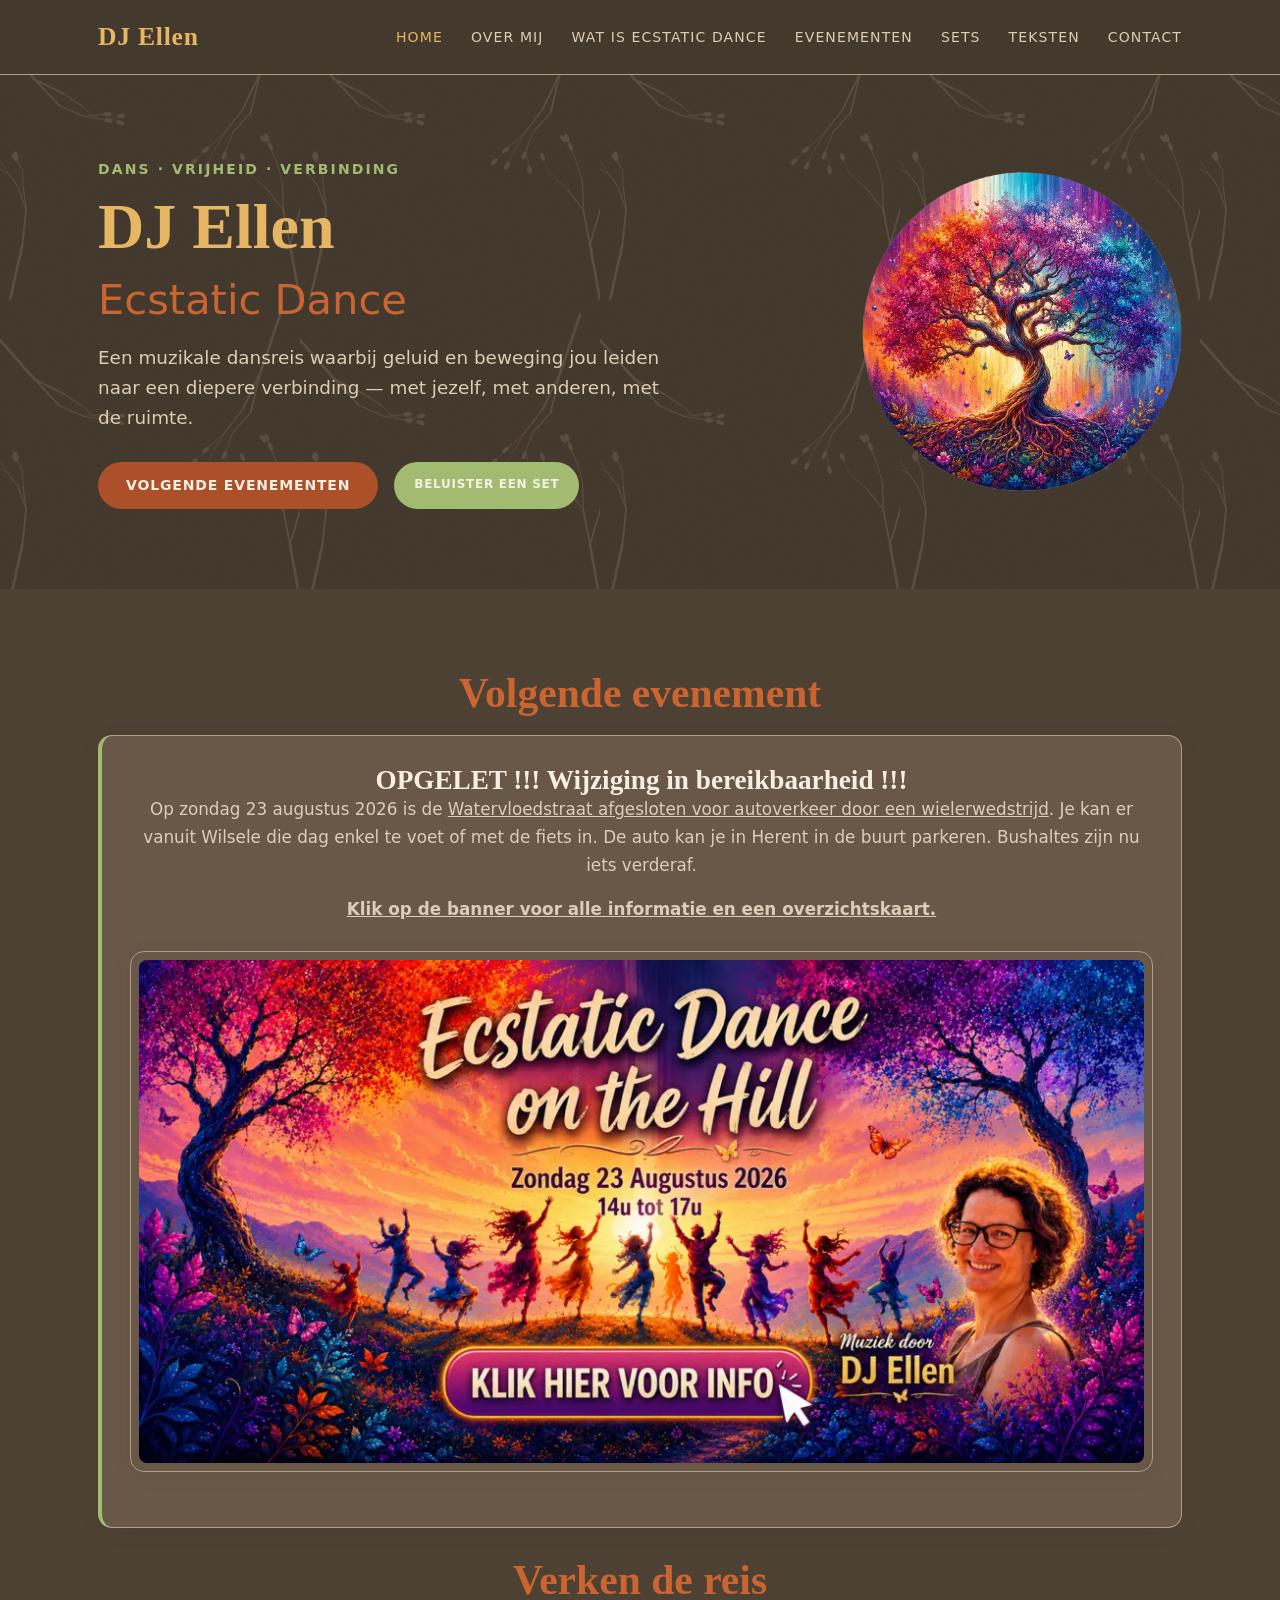
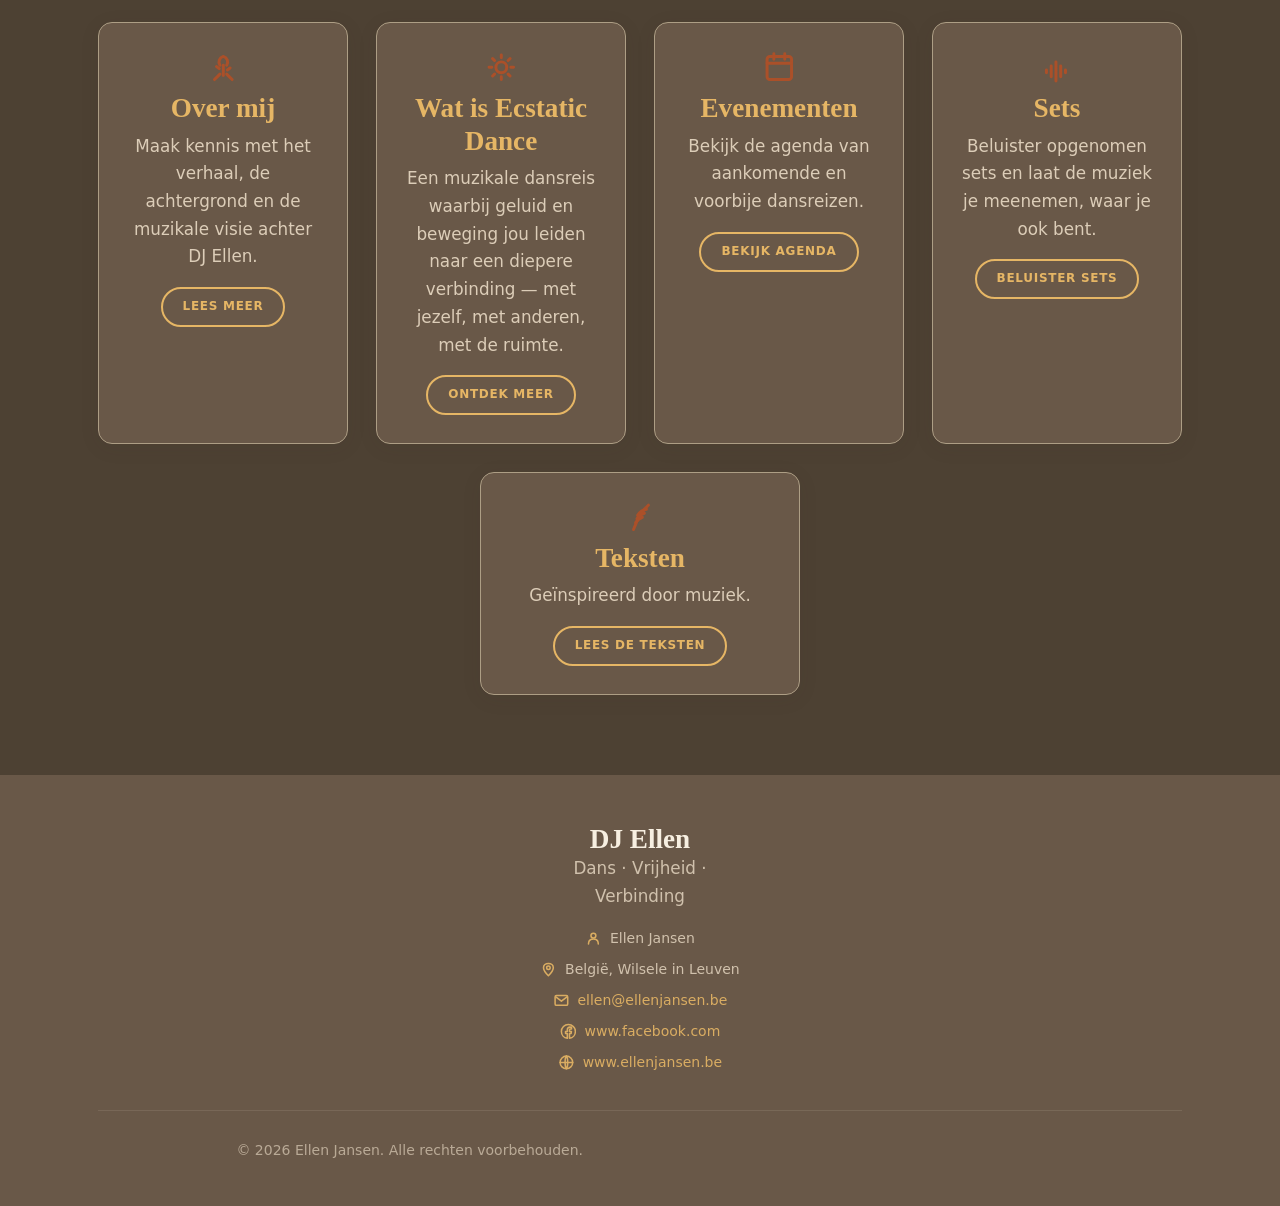
==== commit 4ffceb4a: "Start" ====
--- a/index.html
+++ b/index.html
@@ -58,7 +58,7 @@
     <!-- ============================== SAMENVATTINGEN ============================== -->
     <section class="section section--zand">
       <div class="container">
-        <h2 class="section__heading">Bereikbaarheid &amp; parkeren</h2>
+        <h2 class="section__heading">Volgende evenement</h2>
         <article class="card card--accent mb-md travel-notice">
           <h3 class="travel-notice__warning">OPGELET !!! Wijziging in bereikbaarheid !!!</h3>
           <p class="travel-notice__important">
@@ -69,18 +69,13 @@
           <p>
             <strong><u> Klik op de banner voor alle informatie en een overzichtskaart.</u></strong>
           </p>
-      </div>
-    </section>
-    <section class="section section--zand">
-      <div class="container">
-
-        <h2 class="section__heading">Volgende evenement</h2>
         <a href="event-detail.html">
           <div class="photo-frame photo-frame--poster mt-md">
             <img src="images/banner.webp" alt="Affiche — klik voor meer info">
           </div>
         </a>
         <br>
+      </article>
 
         <h2 class="section__heading">Verken de reis</h2>
         <div class="grid grid--auto">
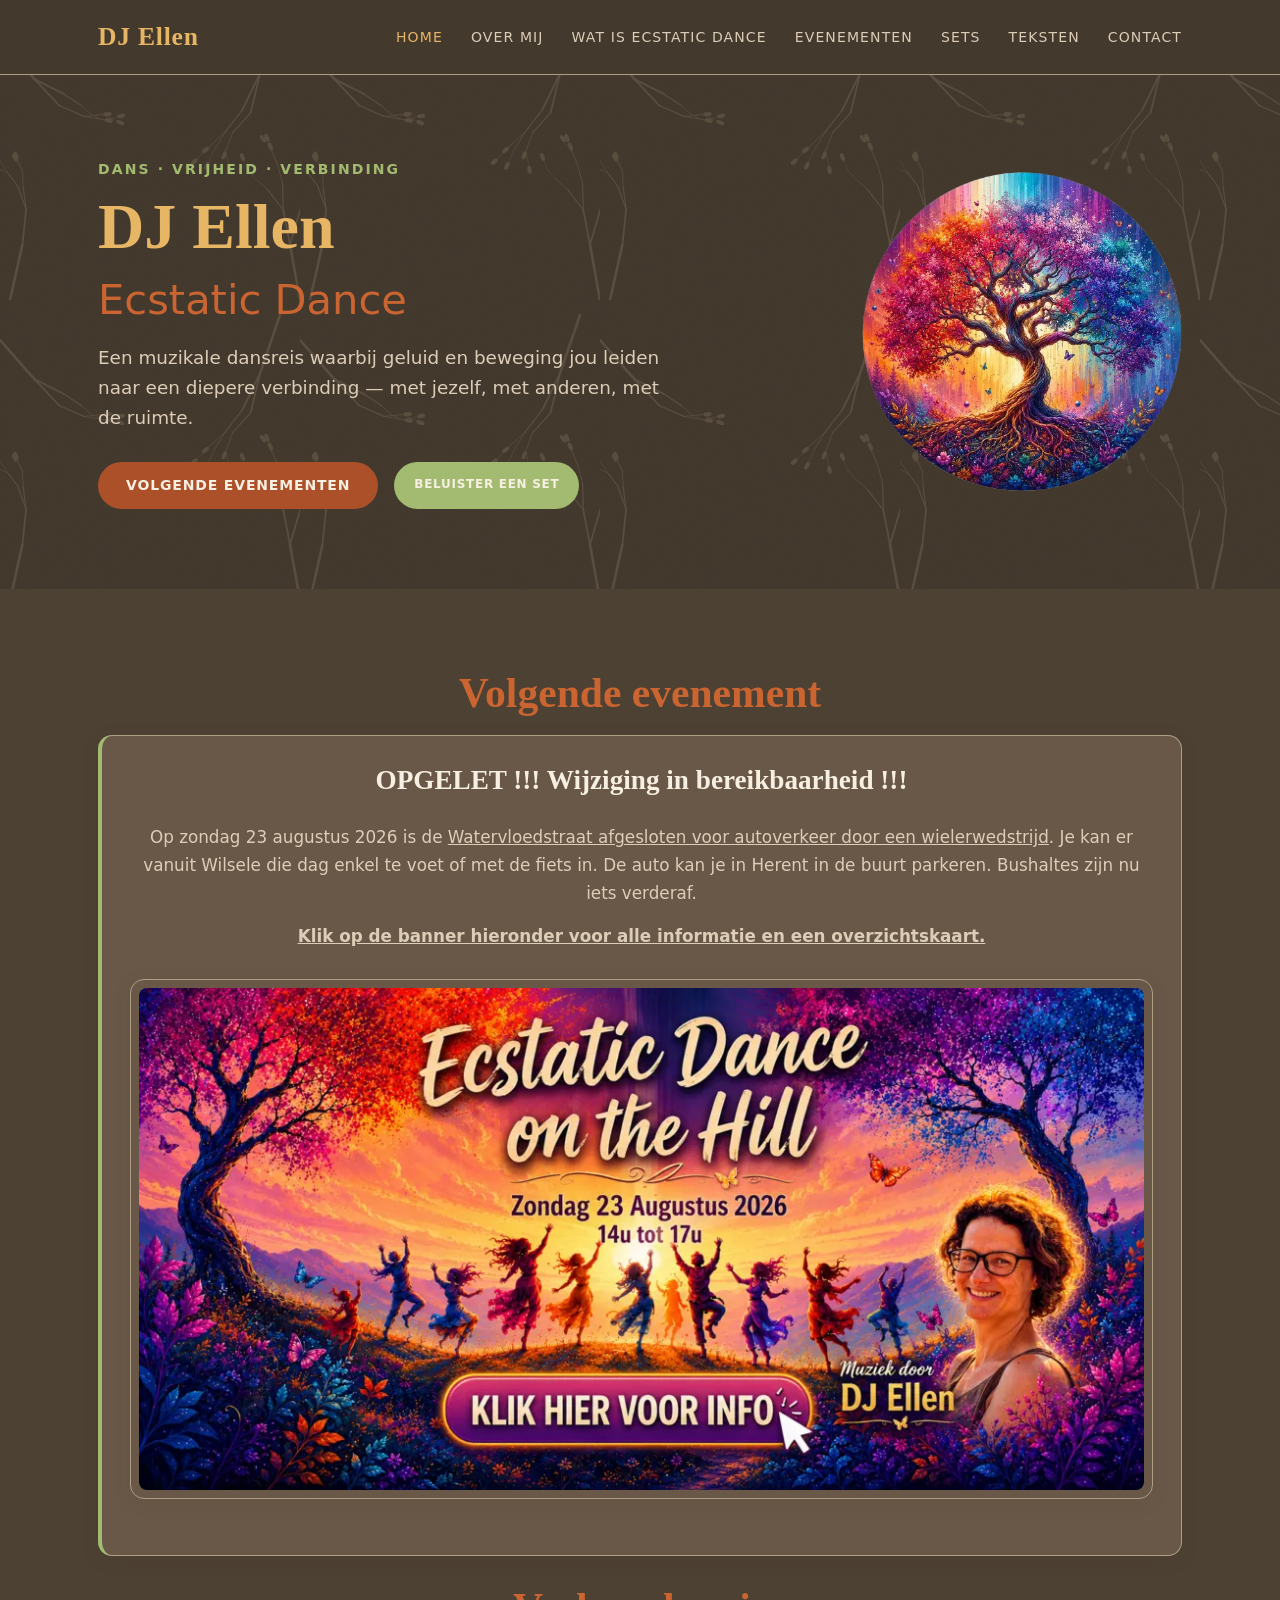
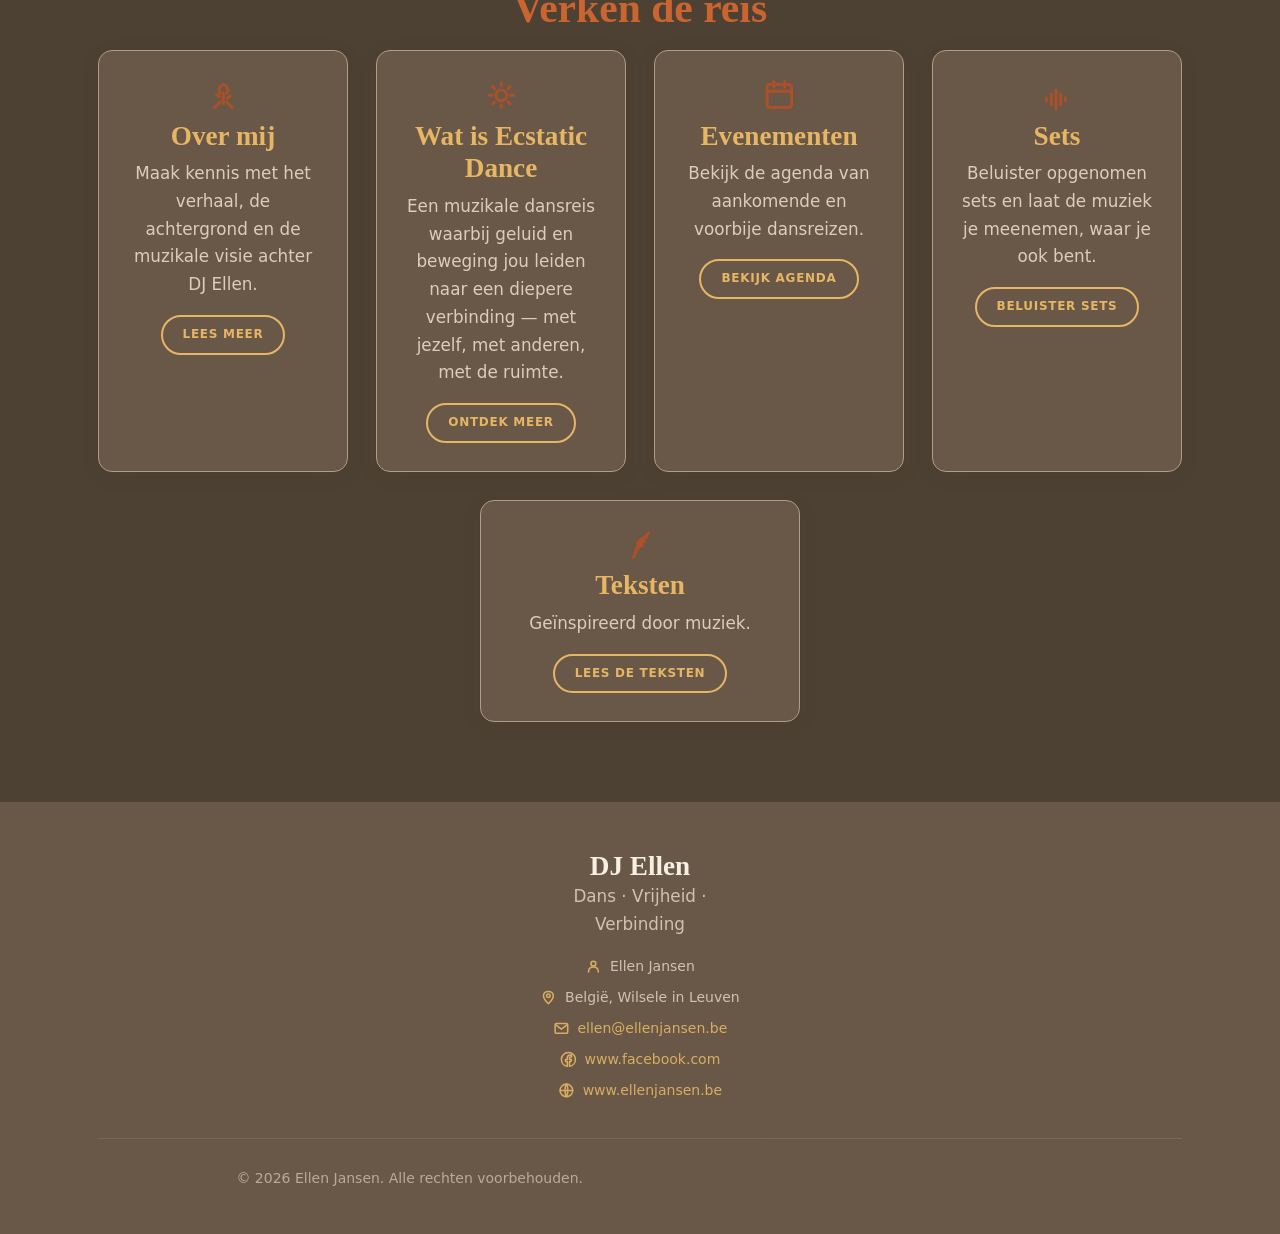
==== commit 058bc16c: "start2" ====
--- a/index.html
+++ b/index.html
@@ -62,12 +62,13 @@
         <article class="card card--accent mb-md travel-notice">
           <h3 class="travel-notice__warning">OPGELET !!! Wijziging in bereikbaarheid !!!</h3>
           <p class="travel-notice__important">
+            <br>
             Op zondag 23 augustus 2026 is de <u>Watervloedstraat afgesloten voor autoverkeer door een wielerwedstrijd</u>. 
             Je kan er vanuit Wilsele die dag enkel te voet of met de fiets in. De auto kan je in Herent in de buurt parkeren. 
             Bushaltes zijn nu iets verderaf.
           </p>
           <p>
-            <strong><u> Klik op de banner voor alle informatie en een overzichtskaart.</u></strong>
+            <strong><u> Klik op de banner hieronder voor alle informatie en een overzichtskaart.</u></strong>
           </p>
         <a href="event-detail.html">
           <div class="photo-frame photo-frame--poster mt-md">
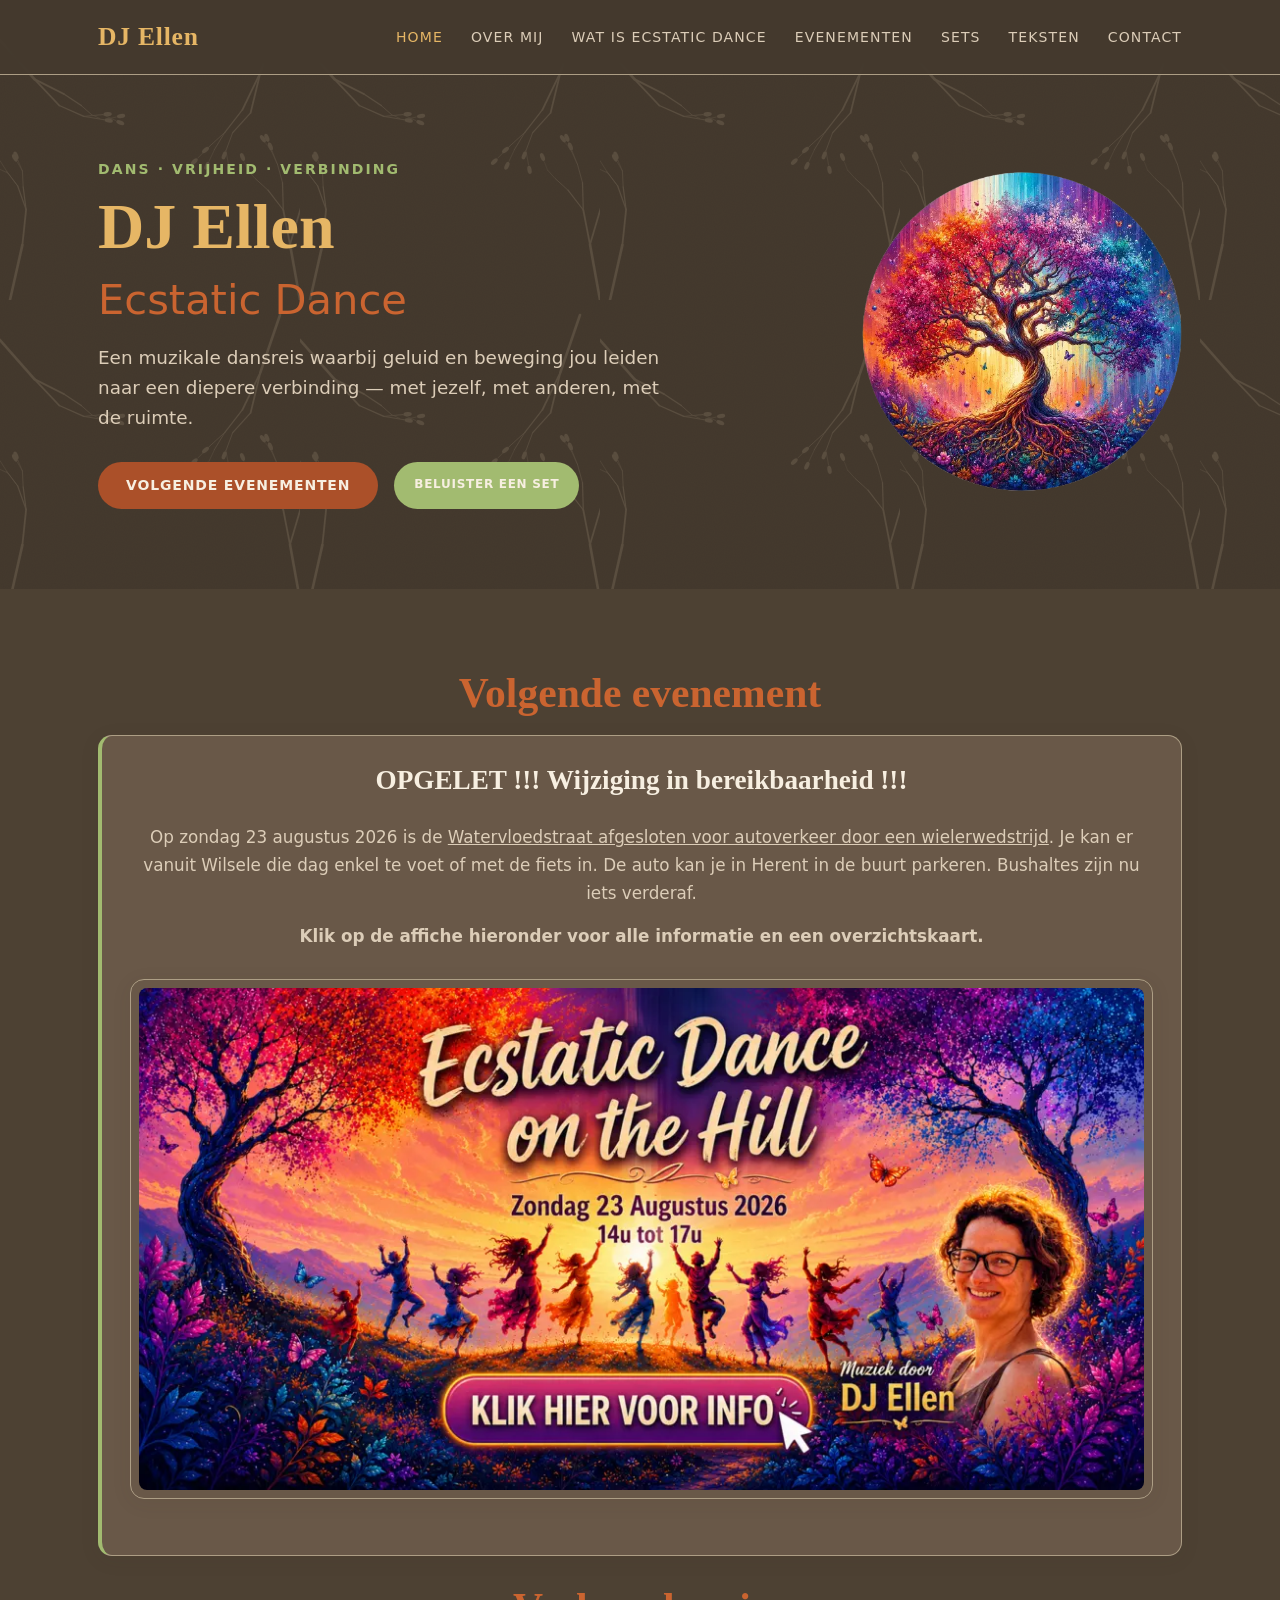
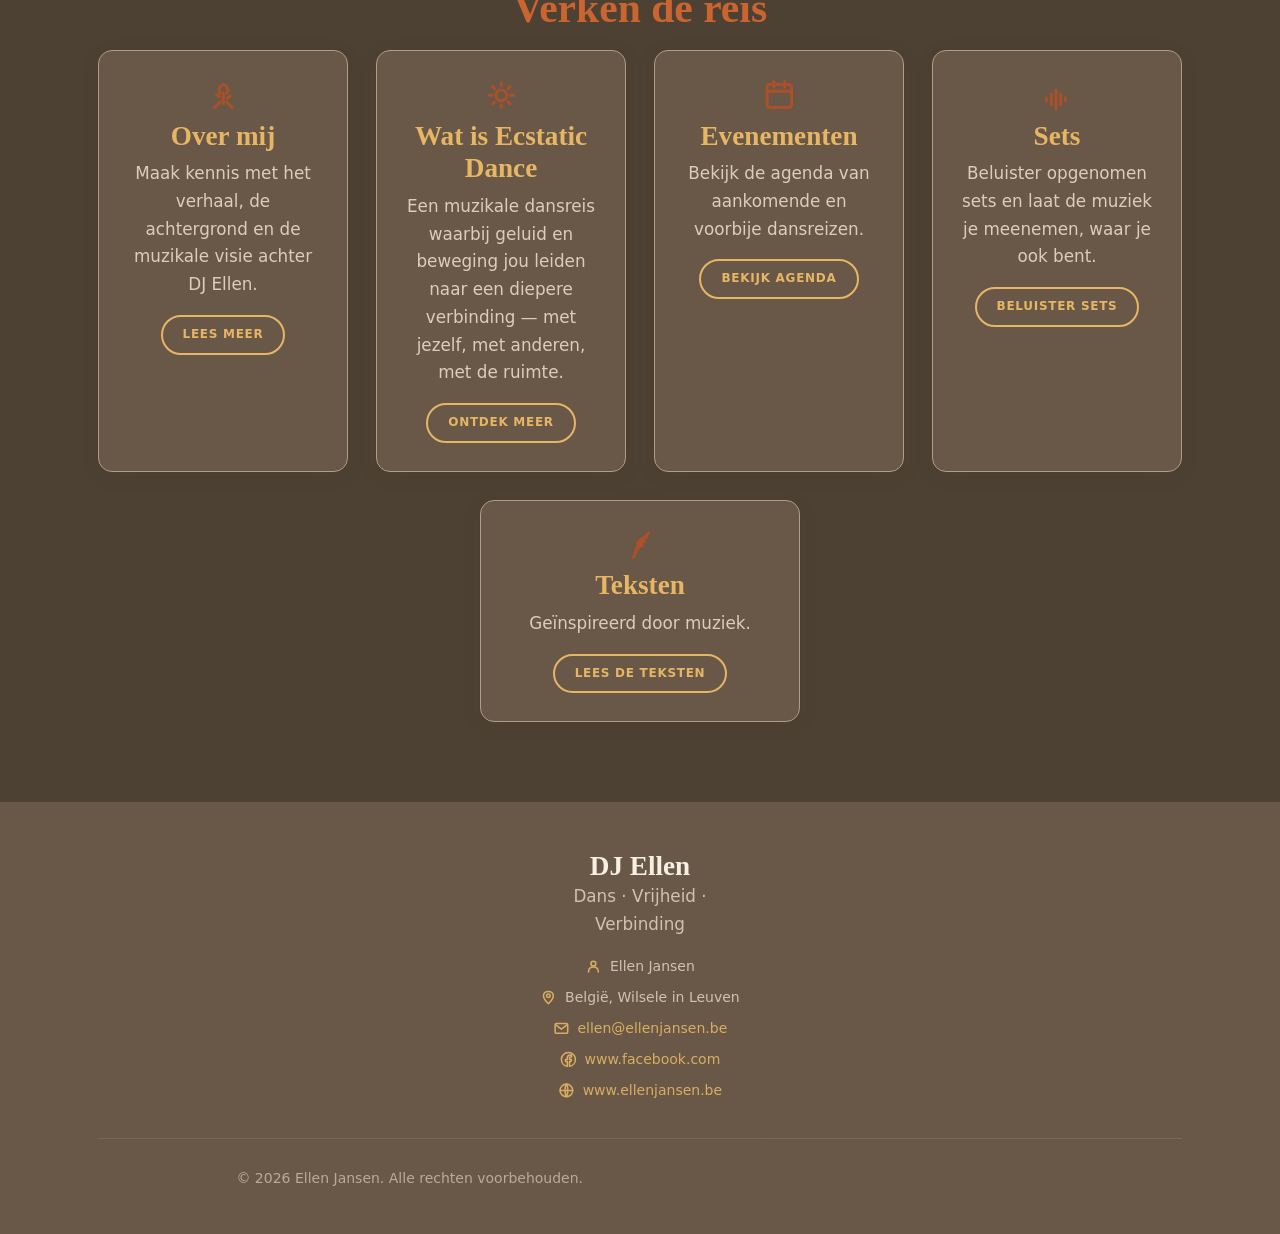
==== commit 5328f13a: "klik" ====
--- a/index.html
+++ b/index.html
@@ -68,7 +68,7 @@
             Bushaltes zijn nu iets verderaf.
           </p>
           <p>
-            <strong><u> Klik op de banner hieronder voor alle informatie en een overzichtskaart.</u></strong>
+            <strong> Klik op de affiche hieronder voor alle informatie en een overzichtskaart.</strong>
           </p>
         <a href="event-detail.html">
           <div class="photo-frame photo-frame--poster mt-md">
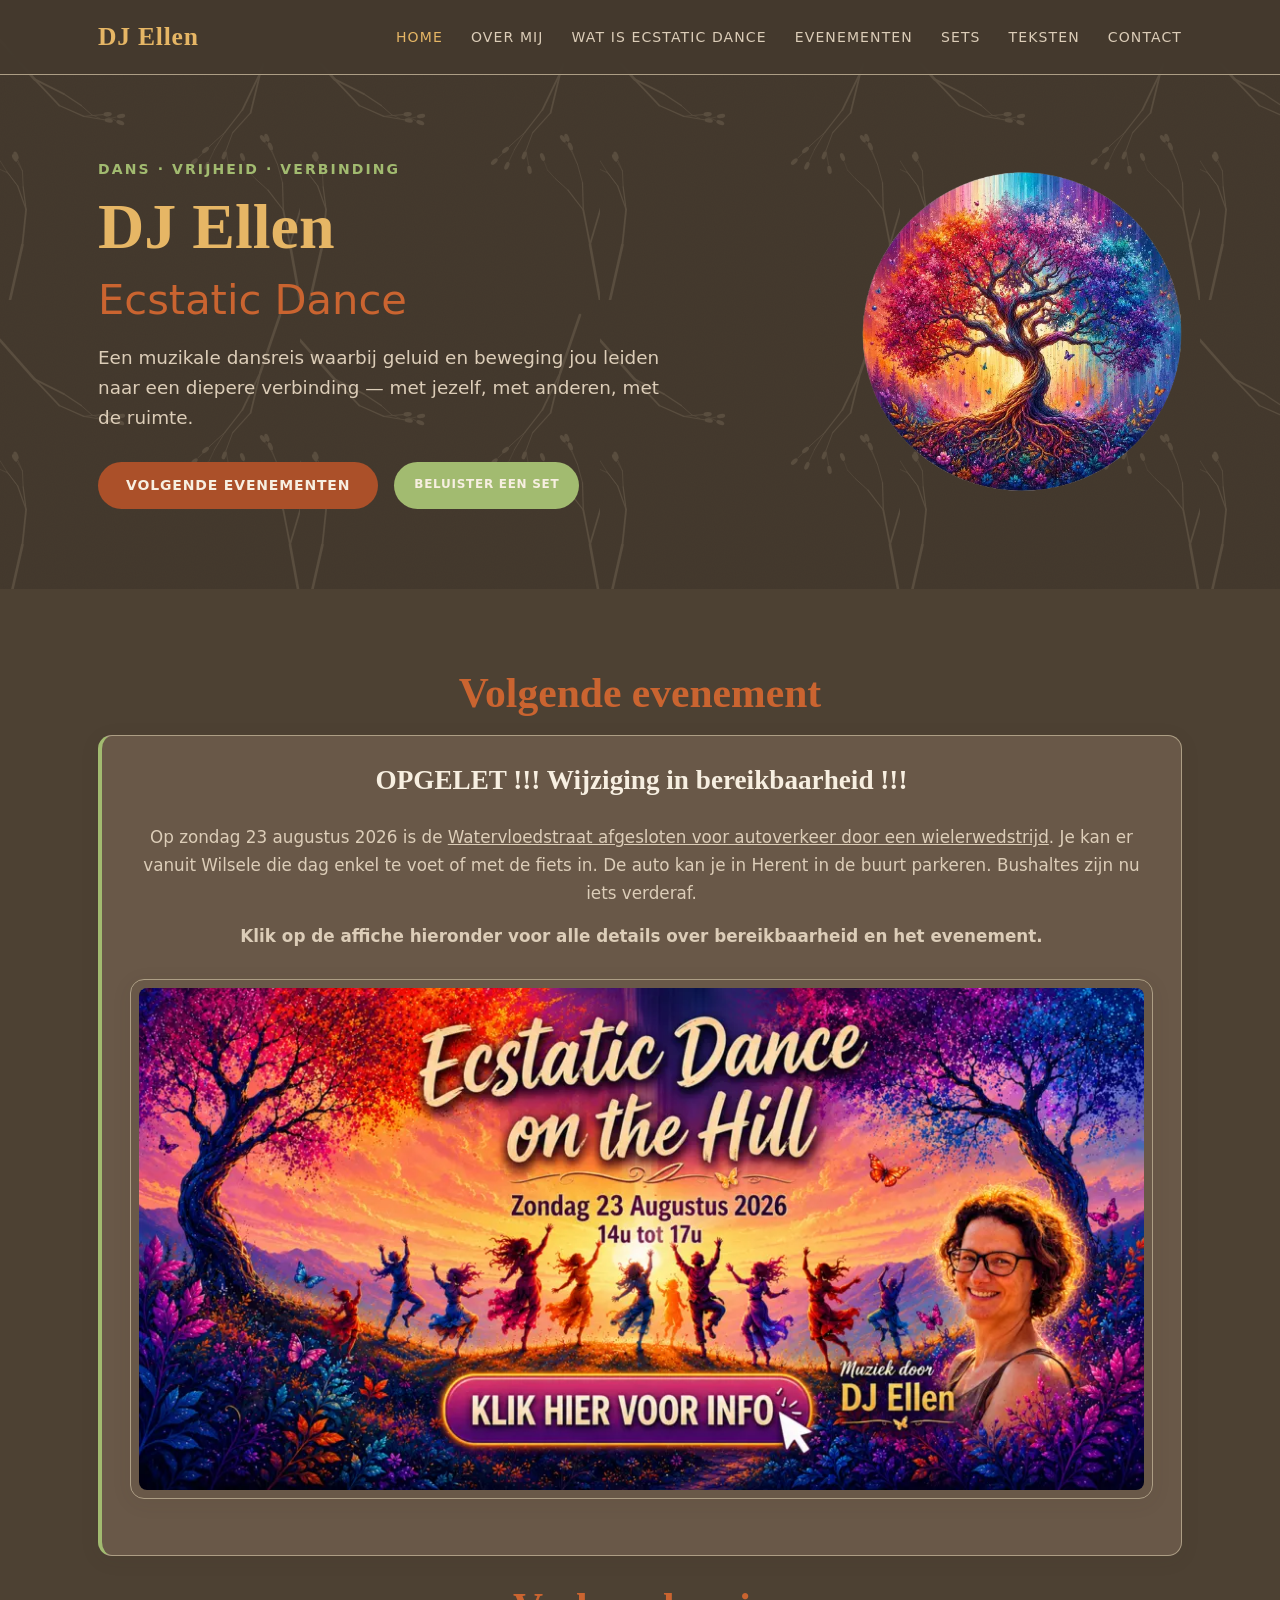
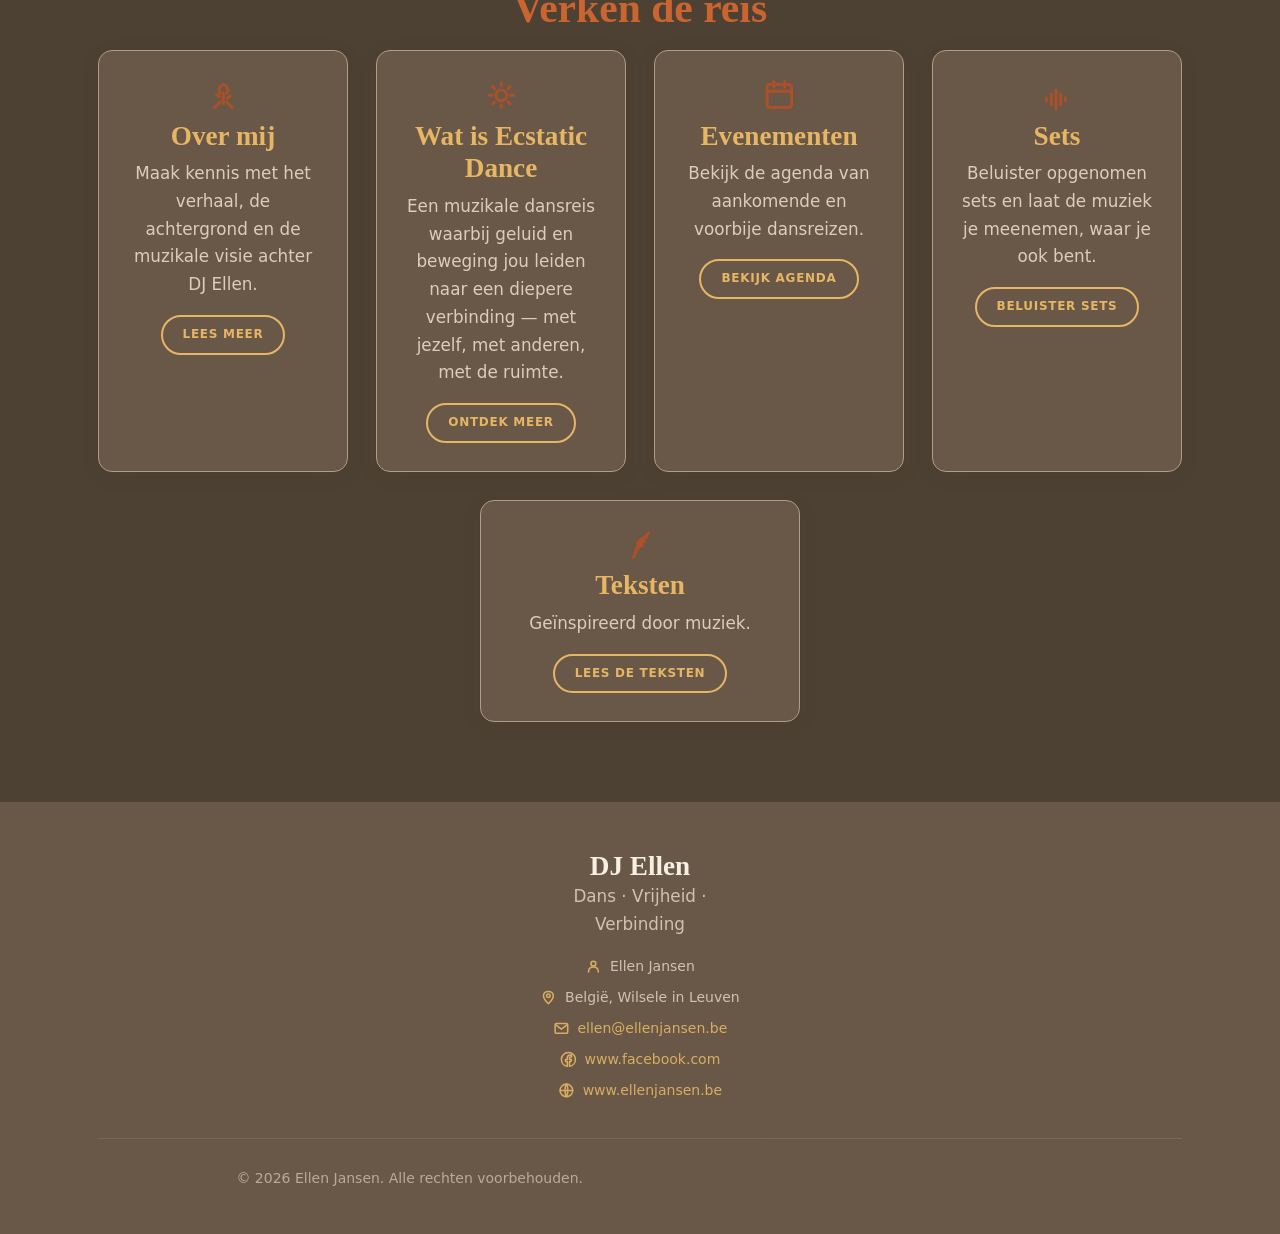
==== commit 55ab1f1f: "bereikbaarheid" ====
--- a/index.html
+++ b/index.html
@@ -68,7 +68,7 @@
             Bushaltes zijn nu iets verderaf.
           </p>
           <p>
-            <strong> Klik op de affiche hieronder voor alle informatie en een overzichtskaart.</strong>
+            <strong> Klik op de affiche hieronder voor alle details over bereikbaarheid en het evenement.</strong>
           </p>
         <a href="event-detail.html">
           <div class="photo-frame photo-frame--poster mt-md">
